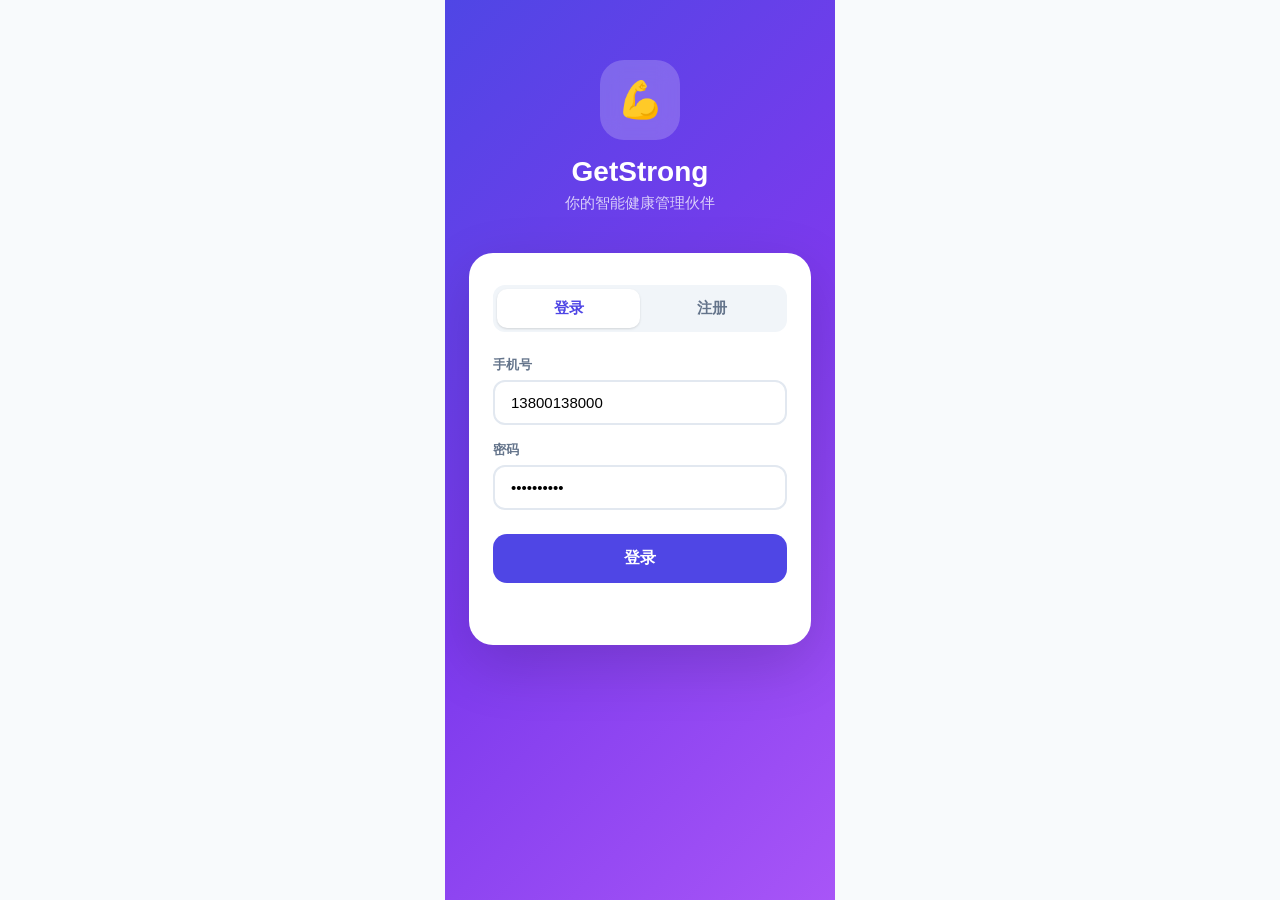
==== backend/static/index.html @ b4306978 "feat: 添加 Web 演示界面，支持浏览器直接预览 - 新增 static/index.html 完整的移动端风格 Web UI - 包含登录/注册、首页仪表盘、饮食记录、运动、睡眠、个人中心等全" ====
<!DOCTYPE html>
<html lang="zh-CN">
<head>
<meta charset="UTF-8">
<meta name="viewport" content="width=device-width, initial-scale=1.0, maximum-scale=1.0, user-scalable=no">
<title>GetStrong - 智能健康管理</title>
<style>
/* ========== Reset & Variables ========== */
* { margin: 0; padding: 0; box-sizing: border-box; }
:root {
  --primary: #4F46E5;
  --primary-light: #818CF8;
  --primary-bg: #EEF2FF;
  --success: #10B981;
  --warning: #F59E0B;
  --danger: #EF4444;
  --bg: #F8FAFC;
  --card: #FFFFFF;
  --text: #1E293B;
  --text-secondary: #64748B;
  --border: #E2E8F0;
  --shadow: 0 1px 3px rgba(0,0,0,0.08), 0 1px 2px rgba(0,0,0,0.06);
  --shadow-lg: 0 10px 25px rgba(0,0,0,0.1);
  --radius: 16px;
  --radius-sm: 10px;
}

body {
  font-family: -apple-system, BlinkMacSystemFont, "Segoe UI", "PingFang SC", "Noto Sans SC", sans-serif;
  background: var(--bg);
  color: var(--text);
  min-height: 100vh;
  display: flex;
  justify-content: center;
  -webkit-font-smoothing: antialiased;
}

/* ========== Phone Frame ========== */
.phone-frame {
  width: 390px;
  min-height: 100vh;
  background: var(--bg);
  position: relative;
  overflow-x: hidden;
}

/* ========== Pages ========== */
.page { display: none; min-height: 100vh; padding-bottom: 80px; }
.page.active { display: block; }

/* ========== Auth Page ========== */
.auth-page {
  display: none;
  min-height: 100vh;
  background: linear-gradient(135deg, #4F46E5 0%, #7C3AED 50%, #A855F7 100%);
  padding: 60px 24px 40px;
  flex-direction: column;
  align-items: center;
}
.auth-page.active { display: flex; }

.auth-logo {
  width: 80px; height: 80px; background: rgba(255,255,255,0.2);
  border-radius: 24px; display: flex; align-items: center; justify-content: center;
  font-size: 36px; margin-bottom: 16px; backdrop-filter: blur(10px);
}
.auth-title { color: #fff; font-size: 28px; font-weight: 700; margin-bottom: 6px; }
.auth-subtitle { color: rgba(255,255,255,0.75); font-size: 15px; margin-bottom: 40px; }

.auth-card {
  width: 100%; background: #fff; border-radius: 24px; padding: 32px 24px;
  box-shadow: 0 20px 60px rgba(0,0,0,0.15);
}
.auth-tabs { display: flex; margin-bottom: 24px; background: #F1F5F9; border-radius: 12px; padding: 4px; }
.auth-tab {
  flex: 1; padding: 10px; text-align: center; border-radius: 10px; font-size: 15px;
  font-weight: 600; cursor: pointer; transition: all 0.2s; color: var(--text-secondary);
}
.auth-tab.active { background: #fff; color: var(--primary); box-shadow: var(--shadow); }

.input-group { margin-bottom: 16px; }
.input-group label { display: block; font-size: 13px; font-weight: 600; color: var(--text-secondary); margin-bottom: 6px; }
.input-group input {
  width: 100%; padding: 12px 16px; border: 2px solid var(--border); border-radius: 12px;
  font-size: 15px; outline: none; transition: border-color 0.2s;
}
.input-group input:focus { border-color: var(--primary); }

.btn-primary {
  width: 100%; padding: 14px; background: var(--primary); color: #fff; border: none;
  border-radius: 14px; font-size: 16px; font-weight: 600; cursor: pointer;
  transition: transform 0.1s, opacity 0.2s; margin-top: 8px;
}
.btn-primary:active { transform: scale(0.98); opacity: 0.9; }

.auth-error { color: var(--danger); font-size: 13px; margin-top: 12px; text-align: center; min-height: 18px; }

/* ========== Header ========== */
.header {
  padding: 16px 20px 12px; background: var(--card);
  border-bottom: 1px solid var(--border); position: sticky; top: 0; z-index: 10;
}
.header-top { display: flex; justify-content: space-between; align-items: center; margin-bottom: 2px; }
.header-greeting { font-size: 22px; font-weight: 700; }
.header-date { font-size: 13px; color: var(--text-secondary); }
.header-avatar {
  width: 40px; height: 40px; background: var(--primary-bg); border-radius: 50%;
  display: flex; align-items: center; justify-content: center; font-size: 18px; cursor: pointer;
}

/* ========== Stats Cards ========== */
.stats-grid { display: grid; grid-template-columns: 1fr 1fr; gap: 12px; padding: 16px 20px; }
.stat-card {
  background: var(--card); border-radius: var(--radius); padding: 16px; box-shadow: var(--shadow);
}
.stat-card.wide { grid-column: span 2; }
.stat-icon { font-size: 24px; margin-bottom: 8px; }
.stat-label { font-size: 12px; color: var(--text-secondary); font-weight: 500; }
.stat-value { font-size: 24px; font-weight: 700; margin: 2px 0; }
.stat-unit { font-size: 13px; color: var(--text-secondary); font-weight: 400; }
.stat-sub { font-size: 12px; color: var(--text-secondary); }

/* Calorie ring */
.calorie-card { display: flex; align-items: center; gap: 20px; }
.calorie-ring { position: relative; width: 90px; height: 90px; flex-shrink: 0; }
.calorie-ring svg { transform: rotate(-90deg); }
.calorie-ring-text {
  position: absolute; top: 50%; left: 50%; transform: translate(-50%, -50%);
  text-align: center;
}
.calorie-ring-text .number { font-size: 20px; font-weight: 700; display: block; }
.calorie-ring-text .label { font-size: 10px; color: var(--text-secondary); }
.calorie-details { flex: 1; }
.calorie-row { display: flex; justify-content: space-between; padding: 4px 0; font-size: 13px; }
.calorie-row .val { font-weight: 600; }

/* Macro bar */
.macro-bar { display: flex; gap: 8px; margin-top: 10px; }
.macro-item { flex: 1; text-align: center; }
.macro-item .bar-bg { height: 6px; background: #E2E8F0; border-radius: 3px; overflow: hidden; margin: 6px 0; }
.macro-item .bar-fill { height: 100%; border-radius: 3px; transition: width 0.5s ease; }
.macro-item .bar-fill.protein { background: #3B82F6; }
.macro-item .bar-fill.fat { background: #F59E0B; }
.macro-item .bar-fill.carbs { background: #10B981; }
.macro-item .name { font-size: 11px; color: var(--text-secondary); }
.macro-item .val { font-size: 13px; font-weight: 600; }

/* ========== Section ========== */
.section { padding: 0 20px 16px; }
.section-header { display: flex; justify-content: space-between; align-items: center; margin-bottom: 12px; }
.section-title { font-size: 17px; font-weight: 700; }
.section-action { font-size: 13px; color: var(--primary); font-weight: 600; cursor: pointer; }

/* ========== Meal cards ========== */
.meal-card {
  background: var(--card); border-radius: var(--radius); padding: 14px 16px;
  box-shadow: var(--shadow); margin-bottom: 10px;
  display: flex; justify-content: space-between; align-items: center;
}
.meal-left { display: flex; align-items: center; gap: 12px; }
.meal-emoji { font-size: 28px; }
.meal-name { font-size: 15px; font-weight: 600; }
.meal-food { font-size: 12px; color: var(--text-secondary); margin-top: 2px; }
.meal-cal { font-size: 15px; font-weight: 700; color: var(--primary); }
.meal-cal span { font-size: 11px; font-weight: 400; color: var(--text-secondary); }

/* ========== Tab Bar ========== */
.tab-bar {
  position: fixed; bottom: 0; width: 390px; background: var(--card);
  border-top: 1px solid var(--border); display: flex; padding: 8px 0 20px; z-index: 20;
}
.tab-bar.hidden { display: none; }
.tab-item {
  flex: 1; display: flex; flex-direction: column; align-items: center; gap: 2px;
  cursor: pointer; font-size: 11px; color: var(--text-secondary); transition: color 0.2s;
  background: none; border: none; -webkit-tap-highlight-color: transparent;
}
.tab-item.active { color: var(--primary); }
.tab-item svg { width: 24px; height: 24px; }

/* ========== Add Fab ========== */
.fab {
  width: 52px; height: 52px; background: var(--primary); border-radius: 50%;
  display: flex; align-items: center; justify-content: center; margin-top: -20px;
  box-shadow: 0 4px 14px rgba(79,70,229,0.4); border: none; cursor: pointer;
}
.fab svg { width: 28px; height: 28px; color: #fff; }

/* ========== Modal ========== */
.modal-overlay {
  display: none; position: fixed; top: 0; left: 0; right: 0; bottom: 0;
  background: rgba(0,0,0,0.4); z-index: 100; justify-content: center; align-items: flex-end;
}
.modal-overlay.active { display: flex; }
.modal {
  background: var(--card); border-radius: 24px 24px 0 0; width: 390px;
  max-height: 85vh; overflow-y: auto; padding: 24px;
  animation: slideUp 0.3s ease;
}
@keyframes slideUp { from { transform: translateY(100%); } to { transform: translateY(0); } }
.modal-title { font-size: 18px; font-weight: 700; margin-bottom: 20px; text-align: center; }
.modal .input-group { margin-bottom: 14px; }

.meal-type-select { display: grid; grid-template-columns: repeat(4, 1fr); gap: 8px; margin-bottom: 16px; }
.meal-type-btn {
  padding: 10px 0; border: 2px solid var(--border); border-radius: 12px; background: none;
  font-size: 13px; cursor: pointer; text-align: center; transition: all 0.2s;
}
.meal-type-btn.active { border-color: var(--primary); background: var(--primary-bg); color: var(--primary); font-weight: 600; }

.nutrient-grid { display: grid; grid-template-columns: 1fr 1fr 1fr; gap: 10px; }

/* ========== Exercise Page ========== */
.exercise-card {
  background: var(--card); border-radius: var(--radius); padding: 16px;
  box-shadow: var(--shadow); margin-bottom: 10px;
}
.exercise-header { display: flex; align-items: center; gap: 10px; margin-bottom: 8px; }
.exercise-icon { font-size: 24px; }
.exercise-name { font-size: 15px; font-weight: 600; }
.exercise-meta { display: flex; gap: 16px; }
.exercise-meta span { font-size: 13px; color: var(--text-secondary); }
.exercise-meta strong { color: var(--text); }

/* ========== Profile Page ========== */
.profile-header {
  text-align: center; padding: 40px 20px 20px;
  background: linear-gradient(135deg, #4F46E5, #7C3AED); color: #fff;
}
.profile-avatar {
  width: 72px; height: 72px; border-radius: 50%; background: rgba(255,255,255,0.2);
  display: flex; align-items: center; justify-content: center; font-size: 32px;
  margin: 0 auto 12px; border: 3px solid rgba(255,255,255,0.3);
}
.profile-name { font-size: 20px; font-weight: 700; }
.profile-phone { font-size: 13px; opacity: 0.7; margin-top: 4px; }

.profile-stats {
  display: grid; grid-template-columns: repeat(3, 1fr); gap: 1px; background: var(--border);
  margin: 0 20px; border-radius: var(--radius); overflow: hidden; box-shadow: var(--shadow);
  transform: translateY(-20px);
}
.profile-stat {
  background: var(--card); padding: 16px 8px; text-align: center;
}
.profile-stat .val { font-size: 20px; font-weight: 700; color: var(--primary); }
.profile-stat .label { font-size: 11px; color: var(--text-secondary); margin-top: 4px; }

.profile-section { padding: 0 20px; margin-bottom: 16px; }
.profile-item {
  display: flex; justify-content: space-between; align-items: center;
  padding: 14px 16px; background: var(--card); border-radius: var(--radius-sm);
  margin-bottom: 8px; box-shadow: var(--shadow); cursor: pointer;
}
.profile-item .left { display: flex; align-items: center; gap: 12px; }
.profile-item .icon { font-size: 20px; }
.profile-item .text { font-size: 15px; }
.profile-item .arrow { color: var(--text-secondary); font-size: 18px; }

.btn-logout {
  width: calc(100% - 40px); margin: 20px; padding: 14px; background: #FEF2F2;
  color: var(--danger); border: none; border-radius: 14px; font-size: 15px;
  font-weight: 600; cursor: pointer;
}

/* ========== Sleep Page ========== */
.sleep-card {
  background: var(--card); border-radius: var(--radius); padding: 20px;
  box-shadow: var(--shadow); margin-bottom: 12px; text-align: center;
}
.sleep-duration { font-size: 48px; font-weight: 700; color: var(--primary); }
.sleep-duration span { font-size: 16px; color: var(--text-secondary); font-weight: 400; }
.sleep-quality { display: flex; justify-content: center; gap: 4px; margin-top: 8px; }
.sleep-star { font-size: 24px; cursor: pointer; }

/* ========== Empty State ========== */
.empty-state {
  text-align: center; padding: 40px 20px; color: var(--text-secondary);
}
.empty-state .icon { font-size: 48px; margin-bottom: 12px; }
.empty-state .text { font-size: 14px; }

/* ========== Toast ========== */
.toast {
  position: fixed; top: 60px; left: 50%; transform: translateX(-50%);
  background: #1E293B; color: #fff; padding: 12px 24px; border-radius: 12px;
  font-size: 14px; z-index: 200; opacity: 0; transition: opacity 0.3s;
  pointer-events: none;
}
.toast.show { opacity: 1; }

/* ========== Body Metric ========== */
.metric-input-row {
  display: flex; gap: 10px; margin-bottom: 12px;
}
.metric-input-row input { flex: 1; }
.metric-input-row .btn-sm {
  padding: 12px 20px; background: var(--primary); color: #fff; border: none;
  border-radius: 12px; font-size: 14px; font-weight: 600; cursor: pointer; white-space: nowrap;
}
</style>
</head>
<body>

<div class="phone-frame">
  <!-- ===== Auth Page ===== -->
  <div id="authPage" class="auth-page active">
    <div class="auth-logo">💪</div>
    <div class="auth-title">GetStrong</div>
    <div class="auth-subtitle">你的智能健康管理伙伴</div>
    <div class="auth-card">
      <div class="auth-tabs">
        <div class="auth-tab active" onclick="switchAuthTab('login')">登录</div>
        <div class="auth-tab" onclick="switchAuthTab('register')">注册</div>
      </div>
      <div id="loginForm">
        <div class="input-group">
          <label>手机号</label>
          <input type="tel" id="loginPhone" placeholder="请输入手机号" maxlength="11" value="13800138000">
        </div>
        <div class="input-group">
          <label>密码</label>
          <input type="password" id="loginPassword" placeholder="请输入密码" value="test123456">
        </div>
        <button class="btn-primary" onclick="doLogin()">登录</button>
      </div>
      <div id="registerForm" style="display:none;">
        <div class="input-group">
          <label>手机号</label>
          <input type="tel" id="regPhone" placeholder="请输入手机号" maxlength="11">
        </div>
        <div class="input-group">
          <label>昵称</label>
          <input type="text" id="regNickname" placeholder="给自己取个名字">
        </div>
        <div class="input-group">
          <label>密码</label>
          <input type="password" id="regPassword" placeholder="至少6位密码">
        </div>
        <button class="btn-primary" onclick="doRegister()">注册</button>
      </div>
      <div class="auth-error" id="authError"></div>
    </div>
  </div>

  <!-- ===== Home Page ===== -->
  <div id="homePage" class="page">
    <div class="header">
      <div class="header-top">
        <div>
          <div class="header-greeting" id="greeting">早上好，</div>
          <div class="header-date" id="todayDate"></div>
        </div>
        <div class="header-avatar" onclick="switchPage('profile')">👤</div>
      </div>
    </div>

    <!-- Calorie overview -->
    <div class="stats-grid">
      <div class="stat-card wide">
        <div class="calorie-card">
          <div class="calorie-ring">
            <svg width="90" height="90" viewBox="0 0 90 90">
              <circle cx="45" cy="45" r="38" fill="none" stroke="#E2E8F0" stroke-width="8"/>
              <circle id="calorieArc" cx="45" cy="45" r="38" fill="none" stroke="var(--primary)" stroke-width="8" stroke-linecap="round" stroke-dasharray="239" stroke-dashoffset="239"/>
            </svg>
            <div class="calorie-ring-text">
              <span class="number" id="calConsumed">0</span>
              <span class="label">已摄入</span>
            </div>
          </div>
          <div class="calorie-details">
            <div class="calorie-row"><span>目标</span><span class="val" id="calTarget">2000 kcal</span></div>
            <div class="calorie-row"><span>已摄入</span><span class="val" id="calEaten">0 kcal</span></div>
            <div class="calorie-row"><span>剩余</span><span class="val" id="calRemain">2000 kcal</span></div>
            <div class="macro-bar">
              <div class="macro-item">
                <div class="name">蛋白质</div>
                <div class="bar-bg"><div class="bar-fill protein" id="proteinBar" style="width:0%"></div></div>
                <div class="val" id="proteinVal">0g</div>
              </div>
              <div class="macro-item">
                <div class="name">脂肪</div>
                <div class="bar-bg"><div class="bar-fill fat" id="fatBar" style="width:0%"></div></div>
                <div class="val" id="fatVal">0g</div>
              </div>
              <div class="macro-item">
                <div class="name">碳水</div>
                <div class="bar-bg"><div class="bar-fill carbs" id="carbsBar" style="width:0%"></div></div>
                <div class="val" id="carbsVal">0g</div>
              </div>
            </div>
          </div>
        </div>
      </div>

      <div class="stat-card" onclick="switchPage('exercise')">
        <div class="stat-icon">🏃</div>
        <div class="stat-label">今日运动</div>
        <div class="stat-value" id="exerciseMin">0<span class="stat-unit"> 分钟</span></div>
        <div class="stat-sub" id="exerciseCal">消耗 0 kcal</div>
      </div>
      <div class="stat-card" onclick="switchPage('sleep')">
        <div class="stat-icon">😴</div>
        <div class="stat-label">昨晚睡眠</div>
        <div class="stat-value" id="sleepHours">--<span class="stat-unit"> 小时</span></div>
        <div class="stat-sub" id="sleepQuality">暂无记录</div>
      </div>
    </div>

    <!-- Today meals -->
    <div class="section">
      <div class="section-header">
        <div class="section-title">今日饮食</div>
        <div class="section-action" onclick="openAddMeal()">+ 添加</div>
      </div>
      <div id="mealList">
        <div class="empty-state"><div class="icon">🍽️</div><div class="text">今天还没有饮食记录<br>点击 + 开始记录</div></div>
      </div>
    </div>

    <!-- Body metric -->
    <div class="section">
      <div class="section-header">
        <div class="section-title">体重记录</div>
      </div>
      <div class="stat-card">
        <div class="metric-input-row">
          <input type="number" id="weightInput" placeholder="输入今日体重 (kg)" step="0.1">
          <button class="btn-sm" onclick="recordWeight()">记录</button>
        </div>
        <div class="stat-sub" id="weightStatus">记录每日体重，跟踪变化趋势</div>
      </div>
    </div>
  </div>

  <!-- ===== Exercise Page ===== -->
  <div id="exercisePage" class="page">
    <div class="header">
      <div class="header-top">
        <div class="header-greeting">运动记录</div>
        <div class="section-action" onclick="openAddExercise()">+ 添加</div>
      </div>
    </div>
    <div class="section" style="padding-top:16px;">
      <div id="exerciseList">
        <div class="empty-state"><div class="icon">🏋️</div><div class="text">今天还没有运动记录<br>开始你的第一个训练吧！</div></div>
      </div>
    </div>
  </div>

  <!-- ===== Sleep Page ===== -->
  <div id="sleepPage" class="page">
    <div class="header">
      <div class="header-top"><div class="header-greeting">睡眠记录</div></div>
    </div>
    <div class="section" style="padding-top:16px;">
      <div class="sleep-card">
        <div style="font-size:14px;color:var(--text-secondary);margin-bottom:12px;">记录昨晚睡眠</div>
        <div style="display:flex;gap:10px;margin-bottom:12px;">
          <div class="input-group" style="flex:1;margin:0;">
            <label>入睡时间</label>
            <input type="time" id="sleepStart" value="23:00">
          </div>
          <div class="input-group" style="flex:1;margin:0;">
            <label>起床时间</label>
            <input type="time" id="sleepEnd" value="07:00">
          </div>
        </div>
        <div style="margin-bottom:12px;">
          <label style="font-size:13px;font-weight:600;color:var(--text-secondary);">睡眠质量</label>
          <div class="sleep-quality" id="sleepStars">
            <span class="sleep-star" onclick="setSleepQuality(1)">⭐</span>
            <span class="sleep-star" onclick="setSleepQuality(2)">⭐</span>
            <span class="sleep-star" onclick="setSleepQuality(3)">⭐</span>
            <span class="sleep-star" onclick="setSleepQuality(4)">☆</span>
            <span class="sleep-star" onclick="setSleepQuality(5)">☆</span>
          </div>
        </div>
        <button class="btn-primary" onclick="recordSleep()">保存记录</button>
      </div>
      <div id="sleepHistory"></div>
    </div>
  </div>

  <!-- ===== Profile Page ===== -->
  <div id="profilePage" class="page" style="padding-bottom:100px;">
    <div class="profile-header">
      <div class="profile-avatar">💪</div>
      <div class="profile-name" id="profileName">--</div>
      <div class="profile-phone" id="profilePhone">--</div>
    </div>
    <div class="profile-stats">
      <div class="profile-stat">
        <div class="val" id="pHeight">--</div>
        <div class="label">身高(cm)</div>
      </div>
      <div class="profile-stat">
        <div class="val" id="pWeight">--</div>
        <div class="label">体重(kg)</div>
      </div>
      <div class="profile-stat">
        <div class="val" id="pGoal">--</div>
        <div class="label">目标</div>
      </div>
    </div>
    <div class="profile-section">
      <div class="section-title" style="margin-bottom:12px;">个人设置</div>
      <div class="profile-item" onclick="openEditProfile()">
        <div class="left"><span class="icon">📏</span><span class="text">编辑身体数据</span></div>
        <span class="arrow">›</span>
      </div>
      <div class="profile-item">
        <div class="left"><span class="icon">🎯</span><span class="text">每日卡路里目标</span></div>
        <span class="arrow" id="pCalTarget">2000 kcal ›</span>
      </div>
      <div class="profile-item">
        <div class="left"><span class="icon">🤖</span><span class="text">AI 服务偏好</span></div>
        <span class="arrow">Kimi ›</span>
      </div>
    </div>
    <button class="btn-logout" onclick="doLogout()">退出登录</button>
  </div>

  <!-- ===== Tab Bar ===== -->
  <div class="tab-bar" id="tabBar">
    <button class="tab-item active" onclick="switchPage('home')">
      <svg viewBox="0 0 24 24" fill="none" stroke="currentColor" stroke-width="2"><path d="M3 9l9-7 9 7v11a2 2 0 01-2 2H5a2 2 0 01-2-2z"/></svg>
      <span>首页</span>
    </button>
    <button class="tab-item" onclick="switchPage('exercise')">
      <svg viewBox="0 0 24 24" fill="none" stroke="currentColor" stroke-width="2"><circle cx="12" cy="12" r="10"/><path d="M8 12l3 3 5-5"/></svg>
      <span>运动</span>
    </button>
    <button class="tab-item" onclick="openAddMeal()">
      <div class="fab">
        <svg viewBox="0 0 24 24" fill="none" stroke="currentColor" stroke-width="2.5"><path d="M12 5v14M5 12h14"/></svg>
      </div>
    </button>
    <button class="tab-item" onclick="switchPage('sleep')">
      <svg viewBox="0 0 24 24" fill="none" stroke="currentColor" stroke-width="2"><path d="M21 12.79A9 9 0 1111.21 3 7 7 0 0021 12.79z"/></svg>
      <span>睡眠</span>
    </button>
    <button class="tab-item" onclick="switchPage('profile')">
      <svg viewBox="0 0 24 24" fill="none" stroke="currentColor" stroke-width="2"><path d="M20 21v-2a4 4 0 00-4-4H8a4 4 0 00-4 4v2"/><circle cx="12" cy="7" r="4"/></svg>
      <span>我的</span>
    </button>
  </div>

  <!-- ===== Add Meal Modal ===== -->
  <div class="modal-overlay" id="mealModal">
    <div class="modal">
      <div class="modal-title">添加饮食记录</div>
      <div class="meal-type-select">
        <button class="meal-type-btn active" data-type="breakfast" onclick="selectMealType(this)">🌅 早餐</button>
        <button class="meal-type-btn" data-type="lunch" onclick="selectMealType(this)">☀️ 午餐</button>
        <button class="meal-type-btn" data-type="dinner" onclick="selectMealType(this)">🌙 晚餐</button>
        <button class="meal-type-btn" data-type="snack" onclick="selectMealType(this)">🍪 加餐</button>
      </div>
      <div class="input-group">
        <label>食物名称</label>
        <input type="text" id="foodName" placeholder="例如：鸡胸肉沙拉">
      </div>
      <div class="input-group">
        <label>热量 (kcal)</label>
        <input type="number" id="foodCalories" placeholder="0">
      </div>
      <div class="nutrient-grid">
        <div class="input-group">
          <label>蛋白质(g)</label>
          <input type="number" id="foodProtein" placeholder="0" step="0.1">
        </div>
        <div class="input-group">
          <label>脂肪(g)</label>
          <input type="number" id="foodFat" placeholder="0" step="0.1">
        </div>
        <div class="input-group">
          <label>碳水(g)</label>
          <input type="number" id="foodCarbs" placeholder="0" step="0.1">
        </div>
      </div>
      <button class="btn-primary" onclick="saveMeal()">保存</button>
      <button class="btn-primary" onclick="closeMealModal()" style="background:#F1F5F9;color:var(--text);margin-top:8px;">取消</button>
    </div>
  </div>

  <!-- ===== Add Exercise Modal ===== -->
  <div class="modal-overlay" id="exerciseModal">
    <div class="modal">
      <div class="modal-title">添加运动记录</div>
      <div class="input-group">
        <label>运动名称</label>
        <input type="text" id="exName" placeholder="例如：跑步、力量训练">
      </div>
      <div class="nutrient-grid">
        <div class="input-group">
          <label>时长(分钟)</label>
          <input type="number" id="exDuration" placeholder="30">
        </div>
        <div class="input-group">
          <label>消耗(kcal)</label>
          <input type="number" id="exCalories" placeholder="200">
        </div>
        <div class="input-group">
          <label>组数</label>
          <input type="number" id="exSets" placeholder="0">
        </div>
      </div>
      <button class="btn-primary" onclick="saveExercise()">保存</button>
      <button class="btn-primary" onclick="closeExerciseModal()" style="background:#F1F5F9;color:var(--text);margin-top:8px;">取消</button>
    </div>
  </div>

  <!-- ===== Edit Profile Modal ===== -->
  <div class="modal-overlay" id="profileModal">
    <div class="modal">
      <div class="modal-title">编辑身体数据</div>
      <div class="nutrient-grid">
        <div class="input-group">
          <label>身高(cm)</label>
          <input type="number" id="editHeight" placeholder="175" step="0.1">
        </div>
        <div class="input-group">
          <label>体重(kg)</label>
          <input type="number" id="editWeight" placeholder="70" step="0.1">
        </div>
        <div class="input-group">
          <label>目标(kg)</label>
          <input type="number" id="editTarget" placeholder="65" step="0.1">
        </div>
      </div>
      <div class="input-group">
        <label>健身目标</label>
        <div class="meal-type-select">
          <button class="meal-type-btn active" data-goal="lose_weight" onclick="selectGoal(this)">减脂</button>
          <button class="meal-type-btn" data-goal="build_muscle" onclick="selectGoal(this)">增肌</button>
          <button class="meal-type-btn" data-goal="maintain" onclick="selectGoal(this)">保持</button>
          <button class="meal-type-btn" data-goal="improve_health" onclick="selectGoal(this)">健康</button>
        </div>
      </div>
      <button class="btn-primary" onclick="saveProfile()">保存</button>
      <button class="btn-primary" onclick="closeProfileModal()" style="background:#F1F5F9;color:var(--text);margin-top:8px;">取消</button>
    </div>
  </div>

  <!-- Toast -->
  <div class="toast" id="toast"></div>
</div>

<script>
const API = '/api/v1';
let token = localStorage.getItem('gs_token') || '';
let currentUser = null;
let selectedMealType = 'breakfast';
let selectedGoal = 'lose_weight';
let sleepQualityVal = 3;

// ===== Utility =====
function headers() {
  return { 'Content-Type': 'application/json', 'Authorization': `Bearer ${token}` };
}

async function api(method, path, body) {
  const opts = { method, headers: headers() };
  if (body) opts.body = JSON.stringify(body);
  const res = await fetch(API + path, opts);
  const data = await res.json();
  if (!res.ok) throw new Error(data.detail || '请求失败');
  return data;
}

function toast(msg) {
  const el = document.getElementById('toast');
  el.textContent = msg;
  el.classList.add('show');
  setTimeout(() => el.classList.remove('show'), 2000);
}

function today() {
  return new Date().toISOString().slice(0, 10);
}

// ===== Auth =====
function switchAuthTab(tab) {
  document.querySelectorAll('.auth-tab').forEach((t, i) => {
    t.classList.toggle('active', (tab === 'login' ? i === 0 : i === 1));
  });
  document.getElementById('loginForm').style.display = tab === 'login' ? 'block' : 'none';
  document.getElementById('registerForm').style.display = tab === 'register' ? 'block' : 'none';
  document.getElementById('authError').textContent = '';
}

async function doLogin() {
  try {
    const data = await api('POST', '/auth/login', {
      phone: document.getElementById('loginPhone').value,
      password: document.getElementById('loginPassword').value,
    });
    token = data.data.access_token;
    localStorage.setItem('gs_token', token);
    enterApp();
  } catch (e) {
    document.getElementById('authError').textContent = e.message;
  }
}

async function doRegister() {
  try {
    const data = await api('POST', '/auth/register', {
      phone: document.getElementById('regPhone').value,
      nickname: document.getElementById('regNickname').value,
      password: document.getElementById('regPassword').value,
    });
    token = data.data.access_token;
    localStorage.setItem('gs_token', token);
    enterApp();
  } catch (e) {
    document.getElementById('authError').textContent = e.message;
  }
}

function doLogout() {
  token = '';
  currentUser = null;
  localStorage.removeItem('gs_token');
  document.getElementById('authPage').classList.add('active');
  document.querySelectorAll('.page').forEach(p => p.classList.remove('active'));
  document.getElementById('tabBar').classList.add('hidden');
}

// ===== Navigation =====
function switchPage(name) {
  document.querySelectorAll('.page').forEach(p => p.classList.remove('active'));
  document.getElementById(name + 'Page').classList.add('active');
  document.querySelectorAll('.tab-item').forEach((t, i) => {
    const pages = ['home', 'exercise', null, 'sleep', 'profile'];
    t.classList.toggle('active', pages[i] === name);
  });
  if (name === 'profile') loadProfile();
}

// ===== Enter App =====
async function enterApp() {
  document.getElementById('authPage').classList.remove('active');
  document.getElementById('homePage').classList.add('active');
  document.getElementById('tabBar').classList.remove('hidden');

  // Set greeting
  const hour = new Date().getHours();
  const greet = hour < 12 ? '早上好' : hour < 18 ? '下午好' : '晚上好';

  try {
    const me = await api('GET', '/users/me');
    currentUser = me.data;
    document.getElementById('greeting').textContent = greet + '，' + (currentUser.nickname || '用户');
  } catch {
    document.getElementById('greeting').textContent = greet + '！';
  }

  const d = new Date();
  const weekdays = ['日', '一', '二', '三', '四', '五', '六'];
  document.getElementById('todayDate').textContent =
    `${d.getFullYear()}年${d.getMonth()+1}月${d.getDate()}日 星期${weekdays[d.getDay()]}`;

  loadDashboard();
}

// ===== Dashboard =====
async function loadDashboard() {
  try {
    const stats = await api('GET', `/stats/daily?date=${today()}`);
    const s = stats.data;
    const target = s.calorie_target || 2000;
    const consumed = Math.round(s.calories_consumed || 0);
    const remain = Math.max(0, target - consumed);
    const pct = Math.min(consumed / target, 1);

    document.getElementById('calConsumed').textContent = consumed;
    document.getElementById('calTarget').textContent = target + ' kcal';
    document.getElementById('calEaten').textContent = consumed + ' kcal';
    document.getElementById('calRemain').textContent = remain + ' kcal';

    // Animate ring
    const arc = document.getElementById('calorieArc');
    const circumference = 2 * Math.PI * 38;
    arc.style.strokeDasharray = circumference;
    arc.style.strokeDashoffset = circumference * (1 - pct);
    if (pct > 0.9) arc.style.stroke = 'var(--danger)';
    else if (pct > 0.7) arc.style.stroke = 'var(--warning)';
    else arc.style.stroke = 'var(--primary)';

    // Macros
    const proteinTarget = 120, fatTarget = 60, carbsTarget = 250;
    document.getElementById('proteinVal').textContent = Math.round(s.protein_g || 0) + 'g';
    document.getElementById('fatVal').textContent = Math.round(s.fat_g || 0) + 'g';
    document.getElementById('carbsVal').textContent = Math.round(s.carbs_g || 0) + 'g';
    document.getElementById('proteinBar').style.width = Math.min(100, (s.protein_g||0)/proteinTarget*100) + '%';
    document.getElementById('fatBar').style.width = Math.min(100, (s.fat_g||0)/fatTarget*100) + '%';
    document.getElementById('carbsBar').style.width = Math.min(100, (s.carbs_g||0)/carbsTarget*100) + '%';

    // Exercise
    document.getElementById('exerciseMin').innerHTML = (s.exercise_minutes || 0) + '<span class="stat-unit"> 分钟</span>';
    document.getElementById('exerciseCal').textContent = '消耗 ' + Math.round(s.calories_burned || 0) + ' kcal';

    // Sleep
    if (s.sleep_duration_minutes) {
      const h = Math.floor(s.sleep_duration_minutes / 60);
      const m = s.sleep_duration_minutes % 60;
      document.getElementById('sleepHours').innerHTML = h + (m > 0 ? '.' + Math.round(m/6) : '') + '<span class="stat-unit"> 小时</span>';
      document.getElementById('sleepQuality').textContent = '质量: ' + '⭐'.repeat(s.sleep_quality || 3);
    }

  } catch (e) {
    console.error('Stats error:', e);
  }

  loadMeals();
}

// ===== Meals =====
async function loadMeals() {
  try {
    const res = await api('GET', `/diet/daily-summary?record_date=${today()}`);
    const d = res.data;
    const mealList = document.getElementById('mealList');

    const emojis = { breakfast: '🌅', lunch: '☀️', dinner: '🌙', snack: '🍪' };
    const names = { breakfast: '早餐', lunch: '午餐', dinner: '晚餐', snack: '加餐' };

    if (d.meal_count === 0) {
      mealList.innerHTML = '<div class="empty-state"><div class="icon">🍽️</div><div class="text">今天还没有饮食记录<br>点击 + 开始记录</div></div>';
      return;
    }

    let html = '';
    for (const [type, foods] of Object.entries(d.meals)) {
      for (const f of foods) {
        html += `
          <div class="meal-card">
            <div class="meal-left">
              <div class="meal-emoji">${emojis[type] || '🍽️'}</div>
              <div>
                <div class="meal-name">${names[type] || type}</div>
                <div class="meal-food">${f.food_name}</div>
              </div>
            </div>
            <div class="meal-cal">${Math.round(f.calories)} <span>kcal</span></div>
          </div>`;
      }
    }
    mealList.innerHTML = html;
  } catch (e) {
    console.error('Meals error:', e);
  }
}

// ===== Add Meal =====
function openAddMeal() {
  document.getElementById('mealModal').classList.add('active');
  document.getElementById('foodName').value = '';
  document.getElementById('foodCalories').value = '';
  document.getElementById('foodProtein').value = '';
  document.getElementById('foodFat').value = '';
  document.getElementById('foodCarbs').value = '';
}
function closeMealModal() { document.getElementById('mealModal').classList.remove('active'); }

function selectMealType(el) {
  document.querySelectorAll('#mealModal .meal-type-btn').forEach(b => b.classList.remove('active'));
  el.classList.add('active');
  selectedMealType = el.dataset.type;
}

async function saveMeal() {
  const name = document.getElementById('foodName').value.trim();
  const cal = parseFloat(document.getElementById('foodCalories').value) || 0;
  if (!name) { toast('请输入食物名称'); return; }

  try {
    await api('POST', '/diet/records', {
      record_date: today(),
      meal_type: selectedMealType,
      food_name: name,
      calories: cal,
      protein_g: parseFloat(document.getElementById('foodProtein').value) || 0,
      fat_g: parseFloat(document.getElementById('foodFat').value) || 0,
      carbs_g: parseFloat(document.getElementById('foodCarbs').value) || 0,
    });
    closeMealModal();
    toast('记录已保存 ✓');
    loadDashboard();
  } catch (e) {
    toast('保存失败: ' + e.message);
  }
}

// ===== Exercise =====
function openAddExercise() { document.getElementById('exerciseModal').classList.add('active'); }
function closeExerciseModal() { document.getElementById('exerciseModal').classList.remove('active'); }

async function saveExercise() {
  const name = document.getElementById('exName').value.trim();
  if (!name) { toast('请输入运动名称'); return; }
  try {
    await api('POST', '/exercise/records', {
      record_date: today(),
      exercise_type: 'cardio',
      exercise_name: name,
      duration_minutes: parseInt(document.getElementById('exDuration').value) || 30,
      calories_burned: parseFloat(document.getElementById('exCalories').value) || 0,
      sets: parseInt(document.getElementById('exSets').value) || 0,
    });
    closeExerciseModal();
    toast('运动记录已保存 ✓');
    loadExercises();
    loadDashboard();
  } catch (e) {
    toast('保存失败: ' + e.message);
  }
}

async function loadExercises() {
  try {
    const res = await api('GET', `/exercise/records?record_date=${today()}`);
    const list = res.data || [];
    const el = document.getElementById('exerciseList');
    if (list.length === 0) {
      el.innerHTML = '<div class="empty-state"><div class="icon">🏋️</div><div class="text">今天还没有运动记录<br>开始你的第一个训练吧！</div></div>';
      return;
    }
    el.innerHTML = list.map(e => `
      <div class="exercise-card">
        <div class="exercise-header">
          <span class="exercise-icon">${e.exercise_type === 'cardio' ? '🏃' : '🏋️'}</span>
          <span class="exercise-name">${e.exercise_name}</span>
        </div>
        <div class="exercise-meta">
          <span>⏱ <strong>${e.duration_minutes || 0}</strong> 分钟</span>
          <span>🔥 <strong>${Math.round(e.calories_burned || 0)}</strong> kcal</span>
          ${e.sets ? `<span>💪 <strong>${e.sets}</strong> 组</span>` : ''}
        </div>
      </div>
    `).join('');
  } catch (e) {
    console.error('Exercise error:', e);
  }
}

// ===== Sleep =====
function setSleepQuality(val) {
  sleepQualityVal = val;
  const stars = document.querySelectorAll('#sleepStars .sleep-star');
  stars.forEach((s, i) => s.textContent = i < val ? '⭐' : '☆');
}

async function recordSleep() {
  const start = document.getElementById('sleepStart').value;
  const end = document.getElementById('sleepEnd').value;
  if (!start || !end) { toast('请选择时间'); return; }

  const [sh, sm] = start.split(':').map(Number);
  const [eh, em] = end.split(':').map(Number);
  let mins = (eh * 60 + em) - (sh * 60 + sm);
  if (mins < 0) mins += 24 * 60;

  try {
    await api('POST', '/sleep/records', {
      record_date: today(),
      sleep_start: `${today()}T${start}:00`,
      sleep_end: `${today()}T${end}:00`,
      duration_minutes: mins,
      quality: sleepQualityVal,
    });
    toast('睡眠记录已保存 ✓');
    loadDashboard();
  } catch (e) {
    toast('保存失败: ' + e.message);
  }
}

// ===== Weight =====
async function recordWeight() {
  const w = parseFloat(document.getElementById('weightInput').value);
  if (!w || w < 20 || w > 300) { toast('请输入合理体重'); return; }
  try {
    await api('POST', '/body-metrics', {
      record_date: today(),
      weight_kg: w,
    });
    document.getElementById('weightStatus').textContent = `已记录: ${w} kg`;
    document.getElementById('weightInput').value = '';
    toast('体重已记录 ✓');
  } catch (e) {
    toast('保存失败: ' + e.message);
  }
}

// ===== Profile =====
async function loadProfile() {
  try {
    const res = await api('GET', '/users/me');
    const u = res.data;
    currentUser = u;
    document.getElementById('profileName').textContent = u.nickname || '未设置昵称';
    document.getElementById('profilePhone').textContent = u.phone;
    document.getElementById('pHeight').textContent = u.height_cm || '--';
    document.getElementById('pWeight').textContent = u.current_weight_kg || '--';
    const goals = { lose_weight: '减脂', build_muscle: '增肌', maintain: '保持', improve_health: '健康' };
    document.getElementById('pGoal').textContent = goals[u.fitness_goal] || '--';
    document.getElementById('pCalTarget').textContent = (u.daily_calorie_target || 2000) + ' kcal ›';
  } catch (e) {
    console.error('Profile error:', e);
  }
}

function openEditProfile() {
  document.getElementById('profileModal').classList.add('active');
  if (currentUser) {
    document.getElementById('editHeight').value = currentUser.height_cm || '';
    document.getElementById('editWeight').value = currentUser.current_weight_kg || '';
    document.getElementById('editTarget').value = currentUser.target_weight_kg || '';
  }
}
function closeProfileModal() { document.getElementById('profileModal').classList.remove('active'); }

function selectGoal(el) {
  document.querySelectorAll('#profileModal .meal-type-btn').forEach(b => b.classList.remove('active'));
  el.classList.add('active');
  selectedGoal = el.dataset.goal;
}

async function saveProfile() {
  try {
    await api('PUT', '/users/me', {
      height_cm: parseFloat(document.getElementById('editHeight').value) || null,
      current_weight_kg: parseFloat(document.getElementById('editWeight').value) || null,
      target_weight_kg: parseFloat(document.getElementById('editTarget').value) || null,
      fitness_goal: selectedGoal,
    });
    closeProfileModal();
    toast('个人信息已更新 ✓');
    loadProfile();
  } catch (e) {
    toast('保存失败: ' + e.message);
  }
}

// ===== Init =====
document.getElementById('tabBar').classList.add('hidden');
if (token) {
  // Try auto-login with saved token
  api('GET', '/users/me').then(() => enterApp()).catch(() => {
    token = ''; localStorage.removeItem('gs_token');
  });
}
</script>
</body>
</html>
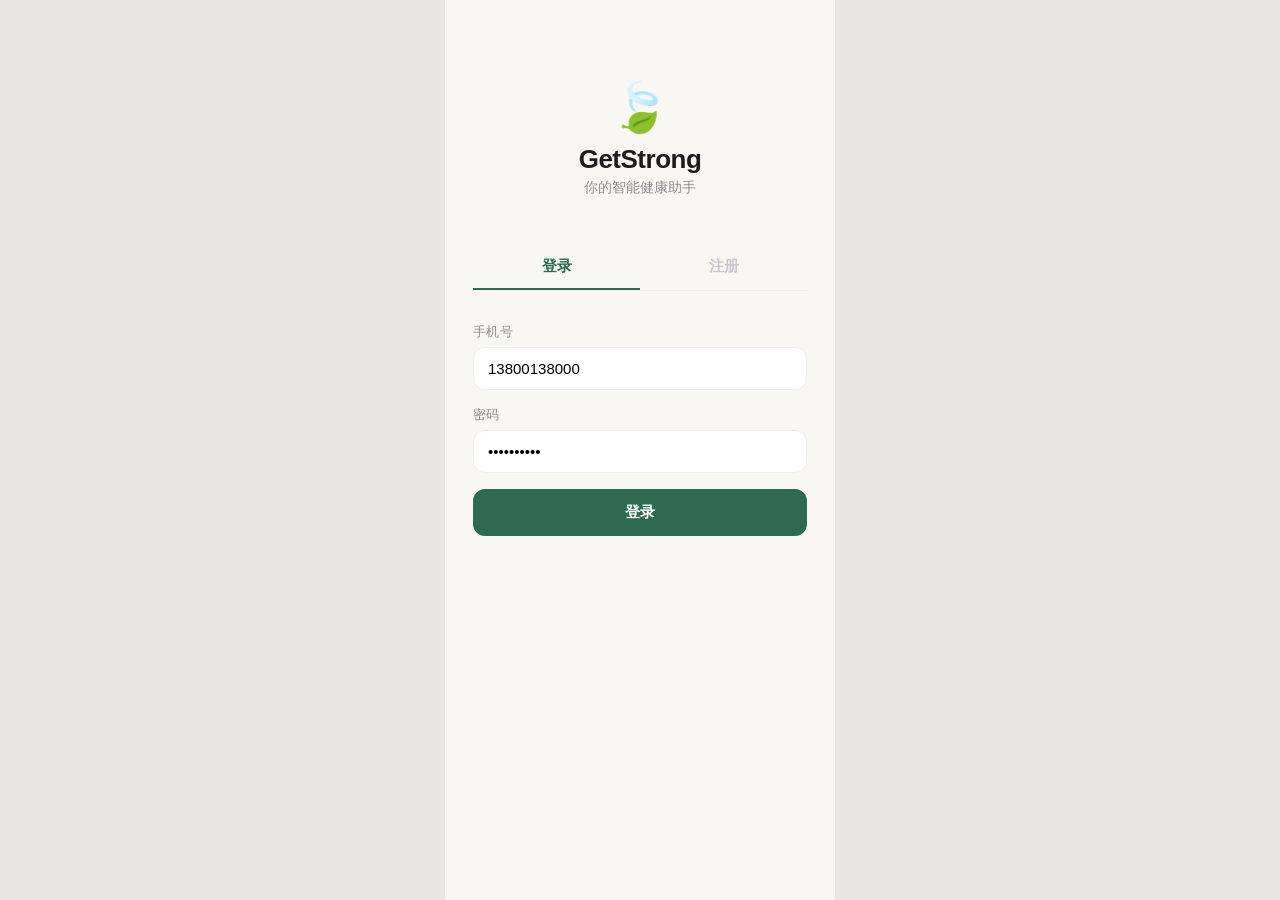
==== commit e1000d4d: "feat: 重新设计 Web UI，还原原始4Tab导航，新增AI拍照识别和对话功能 按照原始 Flutter App 设计，将 Web UI 从5Tab改回4Tab导航： - 首页：日期导航、每日概" ====
--- a/backend/static/index.html
+++ b/backend/static/index.html
@@ -3,31 +3,36 @@
 <head>
 <meta charset="UTF-8">
 <meta name="viewport" content="width=device-width, initial-scale=1.0, maximum-scale=1.0, user-scalable=no">
-<title>GetStrong - 智能健康管理</title>
+<title>GetStrong - 智能健康助手</title>
 <style>
 /* ========== Reset & Variables ========== */
-* { margin: 0; padding: 0; box-sizing: border-box; }
+* { margin: 0; padding: 0; box-sizing: border-box; -webkit-tap-highlight-color: transparent; }
 :root {
-  --primary: #4F46E5;
-  --primary-light: #818CF8;
-  --primary-bg: #EEF2FF;
-  --success: #10B981;
-  --warning: #F59E0B;
-  --danger: #EF4444;
-  --bg: #F8FAFC;
+  --primary: #2D6A4F;
+  --primary-light: #B7E4C7;
+  --primary-bg: #F0FAF4;
+  --accent: #D4956A;
+  --accent-bg: #FFF5ED;
+  --bg: #F8F7F4;
   --card: #FFFFFF;
-  --text: #1E293B;
-  --text-secondary: #64748B;
-  --border: #E2E8F0;
-  --shadow: 0 1px 3px rgba(0,0,0,0.08), 0 1px 2px rgba(0,0,0,0.06);
-  --shadow-lg: 0 10px 25px rgba(0,0,0,0.1);
+  --text: #1C1C1E;
+  --text-secondary: #8E8E93;
+  --text-tertiary: #C7C7CC;
+  --border: #F0EFEC;
+  --shadow: 0 1px 4px rgba(0,0,0,0.04);
+  --shadow-md: 0 4px 12px rgba(0,0,0,0.06);
   --radius: 16px;
-  --radius-sm: 10px;
+  --radius-sm: 12px;
+  --radius-xs: 8px;
+  --success: #34C759;
+  --warning: #FF9500;
+  --danger: #FF3B30;
+  --blue: #5B8FA8;
 }
 
 body {
-  font-family: -apple-system, BlinkMacSystemFont, "Segoe UI", "PingFang SC", "Noto Sans SC", sans-serif;
-  background: var(--bg);
+  font-family: -apple-system, BlinkMacSystemFont, "SF Pro Text", "PingFang SC", "Noto Sans SC", sans-serif;
+  background: #E8E6E1;
   color: var(--text);
   min-height: 100vh;
   display: flex;
@@ -37,11 +42,8 @@
 
 /* ========== Phone Frame ========== */
 .phone-frame {
-  width: 390px;
-  min-height: 100vh;
-  background: var(--bg);
-  position: relative;
-  overflow-x: hidden;
+  width: 390px; min-height: 100vh; background: var(--bg);
+  position: relative; overflow-x: hidden;
 }
 
 /* ========== Pages ========== */
@@ -50,294 +52,395 @@
 
 /* ========== Auth Page ========== */
 .auth-page {
-  display: none;
-  min-height: 100vh;
-  background: linear-gradient(135deg, #4F46E5 0%, #7C3AED 50%, #A855F7 100%);
-  padding: 60px 24px 40px;
-  flex-direction: column;
-  align-items: center;
+  display: none; min-height: 100vh; padding: 80px 28px 40px;
+  flex-direction: column; align-items: center;
+  background: var(--bg);
 }
 .auth-page.active { display: flex; }
-
-.auth-logo {
-  width: 80px; height: 80px; background: rgba(255,255,255,0.2);
-  border-radius: 24px; display: flex; align-items: center; justify-content: center;
-  font-size: 36px; margin-bottom: 16px; backdrop-filter: blur(10px);
-}
-.auth-title { color: #fff; font-size: 28px; font-weight: 700; margin-bottom: 6px; }
-.auth-subtitle { color: rgba(255,255,255,0.75); font-size: 15px; margin-bottom: 40px; }
-
-.auth-card {
-  width: 100%; background: #fff; border-radius: 24px; padding: 32px 24px;
-  box-shadow: 0 20px 60px rgba(0,0,0,0.15);
-}
-.auth-tabs { display: flex; margin-bottom: 24px; background: #F1F5F9; border-radius: 12px; padding: 4px; }
+.auth-logo { font-size: 48px; margin-bottom: 8px; }
+.auth-title { font-size: 26px; font-weight: 700; letter-spacing: -0.5px; margin-bottom: 4px; }
+.auth-subtitle { font-size: 14px; color: var(--text-secondary); margin-bottom: 48px; }
+.auth-card { width: 100%; }
+.auth-tabs {
+  display: flex; gap: 0; margin-bottom: 32px; border-bottom: 1px solid var(--border);
+}
 .auth-tab {
-  flex: 1; padding: 10px; text-align: center; border-radius: 10px; font-size: 15px;
-  font-weight: 600; cursor: pointer; transition: all 0.2s; color: var(--text-secondary);
-}
-.auth-tab.active { background: #fff; color: var(--primary); box-shadow: var(--shadow); }
-
+  flex: 1; padding: 12px 0; text-align: center; font-size: 15px; font-weight: 600;
+  color: var(--text-tertiary); cursor: pointer; border-bottom: 2px solid transparent;
+  transition: all 0.2s;
+}
+.auth-tab.active { color: var(--primary); border-bottom-color: var(--primary); }
 .input-group { margin-bottom: 16px; }
-.input-group label { display: block; font-size: 13px; font-weight: 600; color: var(--text-secondary); margin-bottom: 6px; }
-.input-group input {
-  width: 100%; padding: 12px 16px; border: 2px solid var(--border); border-radius: 12px;
-  font-size: 15px; outline: none; transition: border-color 0.2s;
-}
-.input-group input:focus { border-color: var(--primary); }
-
-.btn-primary {
-  width: 100%; padding: 14px; background: var(--primary); color: #fff; border: none;
-  border-radius: 14px; font-size: 16px; font-weight: 600; cursor: pointer;
-  transition: transform 0.1s, opacity 0.2s; margin-top: 8px;
-}
-.btn-primary:active { transform: scale(0.98); opacity: 0.9; }
-
+.input-group label {
+  display: block; font-size: 13px; font-weight: 500; color: var(--text-secondary);
+  margin-bottom: 6px; letter-spacing: 0.3px;
+}
+.input-group input, .input-group select, .input-group textarea {
+  width: 100%; padding: 12px 14px; border: 1.5px solid var(--border); border-radius: var(--radius-sm);
+  font-size: 15px; outline: none; transition: border-color 0.2s; background: var(--card);
+  font-family: inherit;
+}
+.input-group input:focus, .input-group select:focus { border-color: var(--primary); }
+.btn {
+  width: 100%; padding: 14px; border: none; border-radius: var(--radius-sm);
+  font-size: 15px; font-weight: 600; cursor: pointer; transition: opacity 0.15s;
+  font-family: inherit;
+}
+.btn:active { opacity: 0.85; }
+.btn-primary { background: var(--primary); color: #fff; }
+.btn-secondary { background: var(--border); color: var(--text); }
+.btn-accent { background: var(--accent); color: #fff; }
+.btn-outline { background: none; border: 1.5px solid var(--border); color: var(--text); }
+.btn-danger-light { background: #FFF0F0; color: var(--danger); }
+.btn-sm { padding: 10px 16px; font-size: 14px; width: auto; }
 .auth-error { color: var(--danger); font-size: 13px; margin-top: 12px; text-align: center; min-height: 18px; }
 
-/* ========== Header ========== */
-.header {
-  padding: 16px 20px 12px; background: var(--card);
+/* ========== Page Header ========== */
+.page-header {
+  padding: 12px 20px; background: var(--card);
   border-bottom: 1px solid var(--border); position: sticky; top: 0; z-index: 10;
 }
-.header-top { display: flex; justify-content: space-between; align-items: center; margin-bottom: 2px; }
-.header-greeting { font-size: 22px; font-weight: 700; }
-.header-date { font-size: 13px; color: var(--text-secondary); }
-.header-avatar {
-  width: 40px; height: 40px; background: var(--primary-bg); border-radius: 50%;
-  display: flex; align-items: center; justify-content: center; font-size: 18px; cursor: pointer;
-}
-
-/* ========== Stats Cards ========== */
-.stats-grid { display: grid; grid-template-columns: 1fr 1fr; gap: 12px; padding: 16px 20px; }
-.stat-card {
-  background: var(--card); border-radius: var(--radius); padding: 16px; box-shadow: var(--shadow);
-}
-.stat-card.wide { grid-column: span 2; }
-.stat-icon { font-size: 24px; margin-bottom: 8px; }
-.stat-label { font-size: 12px; color: var(--text-secondary); font-weight: 500; }
-.stat-value { font-size: 24px; font-weight: 700; margin: 2px 0; }
-.stat-unit { font-size: 13px; color: var(--text-secondary); font-weight: 400; }
-.stat-sub { font-size: 12px; color: var(--text-secondary); }
-
-/* Calorie ring */
-.calorie-card { display: flex; align-items: center; gap: 20px; }
-.calorie-ring { position: relative; width: 90px; height: 90px; flex-shrink: 0; }
-.calorie-ring svg { transform: rotate(-90deg); }
-.calorie-ring-text {
-  position: absolute; top: 50%; left: 50%; transform: translate(-50%, -50%);
-  text-align: center;
-}
-.calorie-ring-text .number { font-size: 20px; font-weight: 700; display: block; }
-.calorie-ring-text .label { font-size: 10px; color: var(--text-secondary); }
-.calorie-details { flex: 1; }
-.calorie-row { display: flex; justify-content: space-between; padding: 4px 0; font-size: 13px; }
-.calorie-row .val { font-weight: 600; }
-
-/* Macro bar */
-.macro-bar { display: flex; gap: 8px; margin-top: 10px; }
-.macro-item { flex: 1; text-align: center; }
-.macro-item .bar-bg { height: 6px; background: #E2E8F0; border-radius: 3px; overflow: hidden; margin: 6px 0; }
-.macro-item .bar-fill { height: 100%; border-radius: 3px; transition: width 0.5s ease; }
-.macro-item .bar-fill.protein { background: #3B82F6; }
-.macro-item .bar-fill.fat { background: #F59E0B; }
-.macro-item .bar-fill.carbs { background: #10B981; }
-.macro-item .name { font-size: 11px; color: var(--text-secondary); }
-.macro-item .val { font-size: 13px; font-weight: 600; }
+.page-header-title { font-size: 17px; font-weight: 600; text-align: center; }
+
+/* ========== Date Navigator ========== */
+.date-nav {
+  display: flex; align-items: center; justify-content: space-between;
+}
+.date-nav-btn {
+  width: 32px; height: 32px; border-radius: 50%; border: none; background: var(--bg);
+  display: flex; align-items: center; justify-content: center; cursor: pointer;
+  color: var(--text-secondary); font-size: 16px;
+}
+.date-nav-text { font-size: 16px; font-weight: 600; letter-spacing: -0.3px; }
+.date-nav-sub { font-size: 12px; color: var(--text-secondary); text-align: center; margin-top: 1px; }
+
+/* ========== Content Area ========== */
+.page-body { padding: 16px 20px; }
+
+/* ========== Daily Overview Card ========== */
+.overview-card {
+  background: var(--card); border-radius: var(--radius); padding: 20px;
+  box-shadow: var(--shadow); margin-bottom: 16px;
+}
+.overview-top { display: flex; align-items: center; gap: 20px; margin-bottom: 16px; }
+.cal-ring { position: relative; width: 80px; height: 80px; flex-shrink: 0; }
+.cal-ring svg { transform: rotate(-90deg); }
+.cal-ring-center {
+  position: absolute; top: 50%; left: 50%; transform: translate(-50%, -50%); text-align: center;
+}
+.cal-ring-num { font-size: 18px; font-weight: 700; display: block; line-height: 1.1; }
+.cal-ring-label { font-size: 10px; color: var(--text-secondary); }
+.cal-info { flex: 1; }
+.cal-row { display: flex; justify-content: space-between; padding: 3px 0; font-size: 13px; color: var(--text-secondary); }
+.cal-row .v { font-weight: 600; color: var(--text); }
+.macro-bars { display: flex; gap: 12px; }
+.macro-col { flex: 1; text-align: center; }
+.macro-col .nm { font-size: 11px; color: var(--text-secondary); margin-bottom: 4px; }
+.macro-col .bar { height: 4px; background: var(--border); border-radius: 2px; overflow: hidden; }
+.macro-col .fill { height: 100%; border-radius: 2px; transition: width 0.4s; }
+.macro-col .fill.p { background: var(--blue); }
+.macro-col .fill.f { background: var(--warning); }
+.macro-col .fill.c { background: var(--success); }
+.macro-col .vl { font-size: 12px; font-weight: 600; margin-top: 3px; }
+
+/* ========== Quick Actions ========== */
+.quick-actions { display: flex; gap: 10px; margin-bottom: 20px; }
+.qa-btn {
+  flex: 1; display: flex; flex-direction: column; align-items: center; gap: 6px;
+  padding: 14px 8px; background: var(--card); border-radius: var(--radius);
+  box-shadow: var(--shadow); border: none; cursor: pointer; transition: transform 0.1s;
+  font-family: inherit;
+}
+.qa-btn:active { transform: scale(0.97); }
+.qa-btn .ico { font-size: 24px; }
+.qa-btn .txt { font-size: 12px; font-weight: 500; color: var(--text-secondary); }
+.qa-btn.highlight {
+  background: var(--primary); color: #fff;
+}
+.qa-btn.highlight .txt { color: rgba(255,255,255,0.9); }
+
+/* ========== Mini Stats Row ========== */
+.mini-stats { display: flex; gap: 10px; margin-bottom: 20px; }
+.mini-stat {
+  flex: 1; background: var(--card); border-radius: var(--radius-sm); padding: 12px;
+  box-shadow: var(--shadow); text-align: center; cursor: pointer;
+}
+.mini-stat .ico { font-size: 20px; margin-bottom: 4px; }
+.mini-stat .vl { font-size: 16px; font-weight: 700; }
+.mini-stat .unit { font-size: 11px; color: var(--text-secondary); font-weight: 400; }
+.mini-stat .lb { font-size: 11px; color: var(--text-secondary); margin-top: 2px; }
 
 /* ========== Section ========== */
-.section { padding: 0 20px 16px; }
-.section-header { display: flex; justify-content: space-between; align-items: center; margin-bottom: 12px; }
-.section-title { font-size: 17px; font-weight: 700; }
-.section-action { font-size: 13px; color: var(--primary); font-weight: 600; cursor: pointer; }
-
-/* ========== Meal cards ========== */
-.meal-card {
-  background: var(--card); border-radius: var(--radius); padding: 14px 16px;
-  box-shadow: var(--shadow); margin-bottom: 10px;
+.section { margin-bottom: 20px; }
+.section-head { display: flex; justify-content: space-between; align-items: center; margin-bottom: 10px; }
+.section-title { font-size: 16px; font-weight: 600; }
+.section-action { font-size: 13px; color: var(--primary); font-weight: 500; cursor: pointer; }
+
+/* ========== Record Cards ========== */
+.record-card {
+  background: var(--card); border-radius: var(--radius-sm); padding: 12px 14px;
+  box-shadow: var(--shadow); margin-bottom: 8px;
   display: flex; justify-content: space-between; align-items: center;
 }
-.meal-left { display: flex; align-items: center; gap: 12px; }
-.meal-emoji { font-size: 28px; }
-.meal-name { font-size: 15px; font-weight: 600; }
-.meal-food { font-size: 12px; color: var(--text-secondary); margin-top: 2px; }
-.meal-cal { font-size: 15px; font-weight: 700; color: var(--primary); }
-.meal-cal span { font-size: 11px; font-weight: 400; color: var(--text-secondary); }
+.record-left { display: flex; align-items: center; gap: 10px; flex: 1; min-width: 0; }
+.record-ico { font-size: 20px; flex-shrink: 0; }
+.record-info { min-width: 0; }
+.record-name { font-size: 14px; font-weight: 500; overflow: hidden; text-overflow: ellipsis; white-space: nowrap; }
+.record-meta { font-size: 12px; color: var(--text-secondary); margin-top: 1px; }
+.record-val { font-size: 14px; font-weight: 600; color: var(--primary); white-space: nowrap; margin-left: 8px; }
+.record-val .u { font-size: 11px; font-weight: 400; color: var(--text-secondary); }
+
+/* ========== Empty State ========== */
+.empty { text-align: center; padding: 32px 20px; color: var(--text-tertiary); }
+.empty .ico { font-size: 36px; margin-bottom: 8px; opacity: 0.5; }
+.empty .txt { font-size: 13px; line-height: 1.5; }
 
 /* ========== Tab Bar ========== */
 .tab-bar {
   position: fixed; bottom: 0; width: 390px; background: var(--card);
-  border-top: 1px solid var(--border); display: flex; padding: 8px 0 20px; z-index: 20;
+  border-top: 1px solid var(--border); display: flex; padding: 6px 0 22px; z-index: 20;
 }
 .tab-bar.hidden { display: none; }
 .tab-item {
   flex: 1; display: flex; flex-direction: column; align-items: center; gap: 2px;
-  cursor: pointer; font-size: 11px; color: var(--text-secondary); transition: color 0.2s;
-  background: none; border: none; -webkit-tap-highlight-color: transparent;
+  cursor: pointer; font-size: 10px; color: var(--text-tertiary); transition: color 0.2s;
+  background: none; border: none; font-family: inherit;
 }
 .tab-item.active { color: var(--primary); }
 .tab-item svg { width: 24px; height: 24px; }
-
-/* ========== Add Fab ========== */
-.fab {
-  width: 52px; height: 52px; background: var(--primary); border-radius: 50%;
-  display: flex; align-items: center; justify-content: center; margin-top: -20px;
-  box-shadow: 0 4px 14px rgba(79,70,229,0.4); border: none; cursor: pointer;
-}
-.fab svg { width: 28px; height: 28px; color: #fff; }
 
 /* ========== Modal ========== */
 .modal-overlay {
   display: none; position: fixed; top: 0; left: 0; right: 0; bottom: 0;
-  background: rgba(0,0,0,0.4); z-index: 100; justify-content: center; align-items: flex-end;
+  background: rgba(0,0,0,0.35); z-index: 100; justify-content: center; align-items: flex-end;
 }
 .modal-overlay.active { display: flex; }
 .modal {
-  background: var(--card); border-radius: 24px 24px 0 0; width: 390px;
-  max-height: 85vh; overflow-y: auto; padding: 24px;
-  animation: slideUp 0.3s ease;
+  background: var(--card); border-radius: 20px 20px 0 0; width: 390px;
+  max-height: 90vh; overflow-y: auto; padding: 24px 20px 32px;
+  animation: slideUp 0.25s ease;
+}
+.modal-full {
+  background: var(--bg); border-radius: 0; width: 390px; height: 100vh;
+  overflow-y: auto; padding: 0; animation: slideUp 0.25s ease;
 }
 @keyframes slideUp { from { transform: translateY(100%); } to { transform: translateY(0); } }
-.modal-title { font-size: 18px; font-weight: 700; margin-bottom: 20px; text-align: center; }
-.modal .input-group { margin-bottom: 14px; }
-
-.meal-type-select { display: grid; grid-template-columns: repeat(4, 1fr); gap: 8px; margin-bottom: 16px; }
-.meal-type-btn {
-  padding: 10px 0; border: 2px solid var(--border); border-radius: 12px; background: none;
-  font-size: 13px; cursor: pointer; text-align: center; transition: all 0.2s;
-}
-.meal-type-btn.active { border-color: var(--primary); background: var(--primary-bg); color: var(--primary); font-weight: 600; }
-
-.nutrient-grid { display: grid; grid-template-columns: 1fr 1fr 1fr; gap: 10px; }
-
-/* ========== Exercise Page ========== */
-.exercise-card {
+.modal-bar { width: 36px; height: 4px; background: var(--border); border-radius: 2px; margin: 0 auto 16px; }
+.modal-title { font-size: 17px; font-weight: 600; margin-bottom: 20px; text-align: center; }
+
+/* ========== Meal Type Pills ========== */
+.pill-row { display: flex; gap: 8px; margin-bottom: 16px; flex-wrap: wrap; }
+.pill {
+  padding: 8px 14px; border: 1.5px solid var(--border); border-radius: 20px;
+  font-size: 13px; cursor: pointer; background: none; transition: all 0.15s;
+  font-family: inherit;
+}
+.pill.active { border-color: var(--primary); background: var(--primary-bg); color: var(--primary); font-weight: 500; }
+
+/* ========== Nutrient Grid ========== */
+.nut-grid { display: grid; grid-template-columns: 1fr 1fr 1fr; gap: 10px; }
+
+/* ========== Recognition ========== */
+.recog-preview {
+  width: 100%; aspect-ratio: 4/3; border-radius: var(--radius); overflow: hidden;
+  background: var(--bg); display: flex; align-items: center; justify-content: center;
+  margin-bottom: 16px; position: relative;
+}
+.recog-preview img { width: 100%; height: 100%; object-fit: cover; }
+.recog-loading {
+  position: absolute; top: 0; left: 0; right: 0; bottom: 0;
+  background: rgba(255,255,255,0.85); display: flex; flex-direction: column;
+  align-items: center; justify-content: center; gap: 12px;
+}
+.spinner { width: 32px; height: 32px; border: 3px solid var(--border); border-top-color: var(--primary);
+  border-radius: 50%; animation: spin 0.8s linear infinite; }
+@keyframes spin { to { transform: rotate(360deg); } }
+.recog-foods { margin-bottom: 16px; }
+.recog-food {
+  background: var(--bg); border-radius: var(--radius-sm); padding: 12px; margin-bottom: 8px;
+}
+.recog-food-head { display: flex; justify-content: space-between; align-items: center; margin-bottom: 8px; }
+.recog-food-name { font-size: 15px; font-weight: 600; }
+.recog-food-conf { font-size: 12px; color: var(--text-secondary); }
+.recog-food-grid { display: grid; grid-template-columns: 1fr 1fr 1fr 1fr; gap: 6px; }
+.recog-food-grid .fg { text-align: center; }
+.recog-food-grid .fg label { font-size: 10px; color: var(--text-secondary); display: block; margin-bottom: 2px; }
+.recog-food-grid .fg input {
+  width: 100%; text-align: center; padding: 6px 4px; border: 1px solid var(--border);
+  border-radius: 6px; font-size: 13px; font-weight: 500; background: var(--card);
+}
+
+/* ========== Chat ========== */
+.chat-list-item {
+  background: var(--card); border-radius: var(--radius-sm); padding: 14px;
+  box-shadow: var(--shadow); margin-bottom: 8px; cursor: pointer;
+  display: flex; justify-content: space-between; align-items: center;
+}
+.chat-list-title { font-size: 15px; font-weight: 500; }
+.chat-list-time { font-size: 12px; color: var(--text-tertiary); }
+.chat-new-btn {
+  width: 100%; padding: 14px; background: var(--primary-bg); border: 1.5px dashed var(--primary);
+  border-radius: var(--radius-sm); font-size: 14px; color: var(--primary); font-weight: 500;
+  cursor: pointer; margin-bottom: 16px; font-family: inherit;
+}
+
+.chat-view { display: none; position: fixed; top: 0; left: 50%; transform: translateX(-50%);
+  width: 390px; height: 100vh; background: var(--bg); z-index: 30; flex-direction: column; }
+.chat-view.active { display: flex; }
+.chat-header {
+  padding: 12px 16px; background: var(--card); border-bottom: 1px solid var(--border);
+  display: flex; align-items: center; gap: 12px;
+}
+.chat-back { background: none; border: none; font-size: 20px; cursor: pointer; padding: 4px; color: var(--text); }
+.chat-header-title { font-size: 16px; font-weight: 600; flex: 1; }
+.chat-messages { flex: 1; overflow-y: auto; padding: 16px; }
+.msg { margin-bottom: 12px; display: flex; }
+.msg.user { justify-content: flex-end; }
+.msg-bubble {
+  max-width: 80%; padding: 10px 14px; border-radius: 16px; font-size: 14px;
+  line-height: 1.5; word-break: break-word; white-space: pre-wrap;
+}
+.msg.user .msg-bubble { background: var(--primary); color: #fff; border-bottom-right-radius: 4px; }
+.msg.assistant .msg-bubble { background: var(--card); box-shadow: var(--shadow); border-bottom-left-radius: 4px; }
+.chat-input-area {
+  padding: 12px 16px 28px; background: var(--card); border-top: 1px solid var(--border);
+  display: flex; gap: 10px; align-items: flex-end;
+}
+.chat-input {
+  flex: 1; padding: 10px 14px; border: 1.5px solid var(--border); border-radius: 20px;
+  font-size: 14px; outline: none; resize: none; max-height: 100px; min-height: 40px;
+  font-family: inherit; line-height: 1.4;
+}
+.chat-input:focus { border-color: var(--primary); }
+.chat-send {
+  width: 40px; height: 40px; border-radius: 50%; background: var(--primary); border: none;
+  color: #fff; cursor: pointer; display: flex; align-items: center; justify-content: center;
+  flex-shrink: 0;
+}
+.chat-send:disabled { opacity: 0.4; }
+.chat-send svg { width: 20px; height: 20px; }
+
+/* ========== Stats ========== */
+.stat-period { display: flex; gap: 0; margin-bottom: 16px; background: var(--border); border-radius: 8px; padding: 3px; }
+.stat-period-btn {
+  flex: 1; padding: 8px; text-align: center; border-radius: 6px; font-size: 13px;
+  font-weight: 500; cursor: pointer; background: none; border: none; color: var(--text-secondary);
+  font-family: inherit; transition: all 0.15s;
+}
+.stat-period-btn.active { background: var(--card); color: var(--text); box-shadow: var(--shadow); }
+
+.chart-card {
   background: var(--card); border-radius: var(--radius); padding: 16px;
-  box-shadow: var(--shadow); margin-bottom: 10px;
-}
-.exercise-header { display: flex; align-items: center; gap: 10px; margin-bottom: 8px; }
-.exercise-icon { font-size: 24px; }
-.exercise-name { font-size: 15px; font-weight: 600; }
-.exercise-meta { display: flex; gap: 16px; }
-.exercise-meta span { font-size: 13px; color: var(--text-secondary); }
-.exercise-meta strong { color: var(--text); }
-
-/* ========== Profile Page ========== */
-.profile-header {
-  text-align: center; padding: 40px 20px 20px;
-  background: linear-gradient(135deg, #4F46E5, #7C3AED); color: #fff;
-}
+  box-shadow: var(--shadow); margin-bottom: 16px;
+}
+.chart-title { font-size: 14px; font-weight: 600; margin-bottom: 12px; }
+.chart-svg { width: 100%; }
+.chart-summary { display: flex; gap: 16px; margin-top: 10px; }
+.chart-summary-item { font-size: 12px; color: var(--text-secondary); }
+.chart-summary-item strong { color: var(--text); font-weight: 600; }
+
+/* Plan card */
+.plan-card {
+  background: linear-gradient(135deg, var(--primary) 0%, #40916C 100%);
+  border-radius: var(--radius); padding: 20px; color: #fff; margin-bottom: 16px;
+}
+.plan-card .ttl { font-size: 16px; font-weight: 600; margin-bottom: 12px; }
+.plan-grid { display: grid; grid-template-columns: 1fr 1fr; gap: 10px; }
+.plan-item { background: rgba(255,255,255,0.15); border-radius: var(--radius-xs); padding: 10px; text-align: center; }
+.plan-item .v { font-size: 18px; font-weight: 700; }
+.plan-item .l { font-size: 11px; opacity: 0.8; margin-top: 2px; }
+
+/* ========== Profile ========== */
+.profile-top { text-align: center; padding: 32px 20px 20px; }
 .profile-avatar {
-  width: 72px; height: 72px; border-radius: 50%; background: rgba(255,255,255,0.2);
-  display: flex; align-items: center; justify-content: center; font-size: 32px;
-  margin: 0 auto 12px; border: 3px solid rgba(255,255,255,0.3);
+  width: 64px; height: 64px; border-radius: 50%; background: var(--primary-bg);
+  display: flex; align-items: center; justify-content: center; font-size: 28px;
+  margin: 0 auto 10px; border: 2px solid var(--primary-light);
 }
 .profile-name { font-size: 20px; font-weight: 700; }
-.profile-phone { font-size: 13px; opacity: 0.7; margin-top: 4px; }
-
-.profile-stats {
+.profile-phone { font-size: 13px; color: var(--text-secondary); margin-top: 2px; }
+
+.profile-data {
   display: grid; grid-template-columns: repeat(3, 1fr); gap: 1px; background: var(--border);
-  margin: 0 20px; border-radius: var(--radius); overflow: hidden; box-shadow: var(--shadow);
-  transform: translateY(-20px);
-}
-.profile-stat {
-  background: var(--card); padding: 16px 8px; text-align: center;
-}
-.profile-stat .val { font-size: 20px; font-weight: 700; color: var(--primary); }
-.profile-stat .label { font-size: 11px; color: var(--text-secondary); margin-top: 4px; }
-
-.profile-section { padding: 0 20px; margin-bottom: 16px; }
-.profile-item {
+  margin: 0 20px 20px; border-radius: var(--radius-sm); overflow: hidden; box-shadow: var(--shadow);
+}
+.profile-data-item { background: var(--card); padding: 14px 8px; text-align: center; }
+.profile-data-item .v { font-size: 18px; font-weight: 700; color: var(--primary); }
+.profile-data-item .l { font-size: 11px; color: var(--text-secondary); margin-top: 3px; }
+
+.profile-menu { padding: 0 20px; }
+.profile-menu-item {
   display: flex; justify-content: space-between; align-items: center;
   padding: 14px 16px; background: var(--card); border-radius: var(--radius-sm);
   margin-bottom: 8px; box-shadow: var(--shadow); cursor: pointer;
 }
-.profile-item .left { display: flex; align-items: center; gap: 12px; }
-.profile-item .icon { font-size: 20px; }
-.profile-item .text { font-size: 15px; }
-.profile-item .arrow { color: var(--text-secondary); font-size: 18px; }
-
-.btn-logout {
-  width: calc(100% - 40px); margin: 20px; padding: 14px; background: #FEF2F2;
-  color: var(--danger); border: none; border-radius: 14px; font-size: 15px;
-  font-weight: 600; cursor: pointer;
-}
-
-/* ========== Sleep Page ========== */
-.sleep-card {
-  background: var(--card); border-radius: var(--radius); padding: 20px;
-  box-shadow: var(--shadow); margin-bottom: 12px; text-align: center;
-}
-.sleep-duration { font-size: 48px; font-weight: 700; color: var(--primary); }
-.sleep-duration span { font-size: 16px; color: var(--text-secondary); font-weight: 400; }
-.sleep-quality { display: flex; justify-content: center; gap: 4px; margin-top: 8px; }
-.sleep-star { font-size: 24px; cursor: pointer; }
-
-/* ========== Empty State ========== */
-.empty-state {
-  text-align: center; padding: 40px 20px; color: var(--text-secondary);
-}
-.empty-state .icon { font-size: 48px; margin-bottom: 12px; }
-.empty-state .text { font-size: 14px; }
+.profile-menu-left { display: flex; align-items: center; gap: 12px; }
+.profile-menu-left .ico { font-size: 18px; }
+.profile-menu-left .txt { font-size: 15px; }
+.profile-menu-right { font-size: 13px; color: var(--text-tertiary); }
 
 /* ========== Toast ========== */
 .toast {
   position: fixed; top: 60px; left: 50%; transform: translateX(-50%);
-  background: #1E293B; color: #fff; padding: 12px 24px; border-radius: 12px;
-  font-size: 14px; z-index: 200; opacity: 0; transition: opacity 0.3s;
-  pointer-events: none;
+  background: var(--text); color: #fff; padding: 10px 20px; border-radius: 20px;
+  font-size: 13px; z-index: 200; opacity: 0; transition: opacity 0.3s;
+  pointer-events: none; max-width: 300px; text-align: center;
 }
 .toast.show { opacity: 1; }
 
-/* ========== Body Metric ========== */
-.metric-input-row {
-  display: flex; gap: 10px; margin-bottom: 12px;
-}
-.metric-input-row input { flex: 1; }
-.metric-input-row .btn-sm {
-  padding: 12px 20px; background: var(--primary); color: #fff; border: none;
-  border-radius: 12px; font-size: 14px; font-weight: 600; cursor: pointer; white-space: nowrap;
-}
+/* ========== Weight Input ========== */
+.weight-row {
+  display: flex; gap: 8px; margin-bottom: 12px;
+}
+.weight-row input { flex: 1; }
+.weight-row .btn { width: auto; padding: 12px 18px; }
+
+/* ========== Utility ========== */
+.mt-8 { margin-top: 8px; }
+.mt-16 { margin-top: 16px; }
+.mb-8 { margin-bottom: 8px; }
+.gap-8 { gap: 8px; }
+.hidden { display: none !important; }
+
 </style>
 </head>
 <body>
-
 <div class="phone-frame">
   <!-- ===== Auth Page ===== -->
   <div id="authPage" class="auth-page active">
-    <div class="auth-logo">💪</div>
+    <div class="auth-logo">&#127811;</div>
     <div class="auth-title">GetStrong</div>
-    <div class="auth-subtitle">你的智能健康管理伙伴</div>
+    <div class="auth-subtitle">&#20320;&#30340;&#26234;&#33021;&#20581;&#24247;&#21161;&#25163;</div>
     <div class="auth-card">
       <div class="auth-tabs">
-        <div class="auth-tab active" onclick="switchAuthTab('login')">登录</div>
-        <div class="auth-tab" onclick="switchAuthTab('register')">注册</div>
+        <div class="auth-tab active" onclick="switchAuthTab('login')">&#30331;&#24405;</div>
+        <div class="auth-tab" onclick="switchAuthTab('register')">&#27880;&#20876;</div>
       </div>
       <div id="loginForm">
         <div class="input-group">
-          <label>手机号</label>
-          <input type="tel" id="loginPhone" placeholder="请输入手机号" maxlength="11" value="13800138000">
+          <label>&#25163;&#26426;&#21495;</label>
+          <input type="tel" id="loginPhone" placeholder="&#35831;&#36755;&#20837;&#25163;&#26426;&#21495;" maxlength="11" value="13800138000">
         </div>
         <div class="input-group">
-          <label>密码</label>
-          <input type="password" id="loginPassword" placeholder="请输入密码" value="test123456">
-        </div>
-        <button class="btn-primary" onclick="doLogin()">登录</button>
+          <label>&#23494;&#30721;</label>
+          <input type="password" id="loginPassword" placeholder="&#35831;&#36755;&#20837;&#23494;&#30721;" value="test123456">
+        </div>
+        <button class="btn btn-primary" onclick="doLogin()">&#30331;&#24405;</button>
       </div>
       <div id="registerForm" style="display:none;">
         <div class="input-group">
-          <label>手机号</label>
-          <input type="tel" id="regPhone" placeholder="请输入手机号" maxlength="11">
+          <label>&#25163;&#26426;&#21495;</label>
+          <input type="tel" id="regPhone" placeholder="&#35831;&#36755;&#20837;&#25163;&#26426;&#21495;" maxlength="11">
         </div>
         <div class="input-group">
-          <label>昵称</label>
-          <input type="text" id="regNickname" placeholder="给自己取个名字">
+          <label>&#26165;&#31216;</label>
+          <input type="text" id="regNickname" placeholder="&#32473;&#33258;&#24049;&#21462;&#20010;&#21517;&#23383;">
         </div>
         <div class="input-group">
-          <label>密码</label>
-          <input type="password" id="regPassword" placeholder="至少6位密码">
-        </div>
-        <button class="btn-primary" onclick="doRegister()">注册</button>
+          <label>&#23494;&#30721;</label>
+          <input type="password" id="regPassword" placeholder="&#33267;&#23569;6&#20301;&#23494;&#30721;">
+        </div>
+        <button class="btn btn-primary" onclick="doRegister()">&#27880;&#20876;</button>
       </div>
       <div class="auth-error" id="authError"></div>
     </div>
@@ -345,301 +448,431 @@
 
   <!-- ===== Home Page ===== -->
   <div id="homePage" class="page">
-    <div class="header">
-      <div class="header-top">
-        <div>
-          <div class="header-greeting" id="greeting">早上好，</div>
-          <div class="header-date" id="todayDate"></div>
-        </div>
-        <div class="header-avatar" onclick="switchPage('profile')">👤</div>
-      </div>
-    </div>
-
-    <!-- Calorie overview -->
-    <div class="stats-grid">
-      <div class="stat-card wide">
-        <div class="calorie-card">
-          <div class="calorie-ring">
-            <svg width="90" height="90" viewBox="0 0 90 90">
-              <circle cx="45" cy="45" r="38" fill="none" stroke="#E2E8F0" stroke-width="8"/>
-              <circle id="calorieArc" cx="45" cy="45" r="38" fill="none" stroke="var(--primary)" stroke-width="8" stroke-linecap="round" stroke-dasharray="239" stroke-dashoffset="239"/>
+    <div class="page-header">
+      <div class="date-nav">
+        <button class="date-nav-btn" onclick="changeDate(-1)">&#8249;</button>
+        <div style="text-align:center">
+          <div class="date-nav-text" id="dateText"></div>
+          <div class="date-nav-sub" id="dateSub"></div>
+        </div>
+        <button class="date-nav-btn" onclick="changeDate(1)">&#8250;</button>
+      </div>
+    </div>
+    <div class="page-body">
+      <!-- Daily Overview -->
+      <div class="overview-card">
+        <div class="overview-top">
+          <div class="cal-ring">
+            <svg width="80" height="80" viewBox="0 0 80 80">
+              <circle cx="40" cy="40" r="34" fill="none" stroke="#F0EFEC" stroke-width="6"/>
+              <circle id="calArc" cx="40" cy="40" r="34" fill="none" stroke="var(--primary)" stroke-width="6" stroke-linecap="round" stroke-dasharray="213.6" stroke-dashoffset="213.6"/>
             </svg>
-            <div class="calorie-ring-text">
-              <span class="number" id="calConsumed">0</span>
-              <span class="label">已摄入</span>
+            <div class="cal-ring-center">
+              <span class="cal-ring-num" id="calNum">0</span>
+              <span class="cal-ring-label">&#24050;&#25668;&#20837;</span>
             </div>
           </div>
-          <div class="calorie-details">
-            <div class="calorie-row"><span>目标</span><span class="val" id="calTarget">2000 kcal</span></div>
-            <div class="calorie-row"><span>已摄入</span><span class="val" id="calEaten">0 kcal</span></div>
-            <div class="calorie-row"><span>剩余</span><span class="val" id="calRemain">2000 kcal</span></div>
-            <div class="macro-bar">
-              <div class="macro-item">
-                <div class="name">蛋白质</div>
-                <div class="bar-bg"><div class="bar-fill protein" id="proteinBar" style="width:0%"></div></div>
-                <div class="val" id="proteinVal">0g</div>
-              </div>
-              <div class="macro-item">
-                <div class="name">脂肪</div>
-                <div class="bar-bg"><div class="bar-fill fat" id="fatBar" style="width:0%"></div></div>
-                <div class="val" id="fatVal">0g</div>
-              </div>
-              <div class="macro-item">
-                <div class="name">碳水</div>
-                <div class="bar-bg"><div class="bar-fill carbs" id="carbsBar" style="width:0%"></div></div>
-                <div class="val" id="carbsVal">0g</div>
-              </div>
-            </div>
+          <div class="cal-info">
+            <div class="cal-row"><span>&#30446;&#26631;</span><span class="v" id="calTarget">2000 kcal</span></div>
+            <div class="cal-row"><span>&#24050;&#25668;&#20837;</span><span class="v" id="calEaten">0 kcal</span></div>
+            <div class="cal-row"><span>&#21097;&#20313;</span><span class="v" id="calRemain">2000 kcal</span></div>
           </div>
         </div>
-      </div>
-
-      <div class="stat-card" onclick="switchPage('exercise')">
-        <div class="stat-icon">🏃</div>
-        <div class="stat-label">今日运动</div>
-        <div class="stat-value" id="exerciseMin">0<span class="stat-unit"> 分钟</span></div>
-        <div class="stat-sub" id="exerciseCal">消耗 0 kcal</div>
-      </div>
-      <div class="stat-card" onclick="switchPage('sleep')">
-        <div class="stat-icon">😴</div>
-        <div class="stat-label">昨晚睡眠</div>
-        <div class="stat-value" id="sleepHours">--<span class="stat-unit"> 小时</span></div>
-        <div class="stat-sub" id="sleepQuality">暂无记录</div>
-      </div>
-    </div>
-
-    <!-- Today meals -->
-    <div class="section">
-      <div class="section-header">
-        <div class="section-title">今日饮食</div>
-        <div class="section-action" onclick="openAddMeal()">+ 添加</div>
-      </div>
-      <div id="mealList">
-        <div class="empty-state"><div class="icon">🍽️</div><div class="text">今天还没有饮食记录<br>点击 + 开始记录</div></div>
-      </div>
-    </div>
-
-    <!-- Body metric -->
-    <div class="section">
-      <div class="section-header">
-        <div class="section-title">体重记录</div>
-      </div>
-      <div class="stat-card">
-        <div class="metric-input-row">
-          <input type="number" id="weightInput" placeholder="输入今日体重 (kg)" step="0.1">
-          <button class="btn-sm" onclick="recordWeight()">记录</button>
-        </div>
-        <div class="stat-sub" id="weightStatus">记录每日体重，跟踪变化趋势</div>
+        <div class="macro-bars">
+          <div class="macro-col">
+            <div class="nm">&#34507;&#30333;&#36136;</div>
+            <div class="bar"><div class="fill p" id="pBar" style="width:0%"></div></div>
+            <div class="vl" id="pVal">0g</div>
+          </div>
+          <div class="macro-col">
+            <div class="nm">&#33026;&#32938;</div>
+            <div class="bar"><div class="fill f" id="fBar" style="width:0%"></div></div>
+            <div class="vl" id="fVal">0g</div>
+          </div>
+          <div class="macro-col">
+            <div class="nm">&#30899;&#27700;</div>
+            <div class="bar"><div class="fill c" id="cBar" style="width:0%"></div></div>
+            <div class="vl" id="cVal">0g</div>
+          </div>
+        </div>
+      </div>
+
+      <!-- Quick Actions -->
+      <div class="quick-actions">
+        <button class="qa-btn highlight" onclick="openRecognition()">
+          <span class="ico">&#128247;</span>
+          <span class="txt">&#25293;&#29031;&#35782;&#21035;</span>
+        </button>
+        <button class="qa-btn" onclick="openAddMeal()">
+          <span class="ico">&#127860;</span>
+          <span class="txt">&#39278;&#39135;&#35760;&#24405;</span>
+        </button>
+        <button class="qa-btn" onclick="openAddExercise()">
+          <span class="ico">&#127939;</span>
+          <span class="txt">&#36816;&#21160;&#35760;&#24405;</span>
+        </button>
+        <button class="qa-btn" onclick="openAddSleep()">
+          <span class="ico">&#128164;</span>
+          <span class="txt">&#30561;&#30496;&#35760;&#24405;</span>
+        </button>
+      </div>
+
+      <!-- Mini Stats -->
+      <div class="mini-stats">
+        <div class="mini-stat">
+          <div class="ico">&#127939;&#8205;&#9794;&#65039;</div>
+          <div class="vl" id="exMin">0<span class="unit"> &#20998;&#38047;</span></div>
+          <div class="lb" id="exCal">&#28040;&#32791; 0 kcal</div>
+        </div>
+        <div class="mini-stat">
+          <div class="ico">&#128164;</div>
+          <div class="vl" id="slpH">--<span class="unit"> &#23567;&#26102;</span></div>
+          <div class="lb" id="slpQ">&#26242;&#26080;&#35760;&#24405;</div>
+        </div>
+        <div class="mini-stat">
+          <div class="ico">&#9878;&#65039;</div>
+          <div class="vl" id="wtVal">--<span class="unit"> kg</span></div>
+          <div class="lb">&#20307;&#37325;</div>
+        </div>
+      </div>
+
+      <!-- Today Meals -->
+      <div class="section">
+        <div class="section-head">
+          <div class="section-title">&#20170;&#26085;&#39278;&#39135;</div>
+          <div class="section-action" onclick="openAddMeal()">+ &#28155;&#21152;</div>
+        </div>
+        <div id="mealList">
+          <div class="empty"><div class="ico">&#127869;</div><div class="txt">&#36824;&#27809;&#26377;&#39278;&#39135;&#35760;&#24405;<br>&#28857;&#20987;&#25293;&#29031;&#35782;&#21035;&#25110; + &#28155;&#21152;</div></div>
+        </div>
+      </div>
+
+      <!-- Today Exercise -->
+      <div class="section">
+        <div class="section-head">
+          <div class="section-title">&#20170;&#26085;&#36816;&#21160;</div>
+          <div class="section-action" onclick="openAddExercise()">+ &#28155;&#21152;</div>
+        </div>
+        <div id="exList">
+          <div class="empty"><div class="ico">&#127947;</div><div class="txt">&#36824;&#27809;&#26377;&#36816;&#21160;&#35760;&#24405;</div></div>
+        </div>
+      </div>
+
+      <!-- Weight Record -->
+      <div class="section">
+        <div class="section-head">
+          <div class="section-title">&#20307;&#37325;&#35760;&#24405;</div>
+        </div>
+        <div style="background:var(--card);border-radius:var(--radius-sm);padding:12px;box-shadow:var(--shadow);">
+          <div class="weight-row">
+            <input type="number" id="weightInput" placeholder="&#36755;&#20837;&#20170;&#26085;&#20307;&#37325; (kg)" step="0.1" style="padding:10px 12px;border:1.5px solid var(--border);border-radius:var(--radius-xs);font-size:14px;">
+            <button class="btn btn-primary btn-sm" onclick="recordWeight()">&#35760;&#24405;</button>
+          </div>
+          <div style="font-size:12px;color:var(--text-secondary);" id="weightStatus">&#27599;&#26085;&#35760;&#24405;&#20307;&#37325;&#65292;&#36319;&#36394;&#21464;&#21270;&#36235;&#21183;</div>
+        </div>
       </div>
     </div>
   </div>
 
-  <!-- ===== Exercise Page ===== -->
-  <div id="exercisePage" class="page">
-    <div class="header">
-      <div class="header-top">
-        <div class="header-greeting">运动记录</div>
-        <div class="section-action" onclick="openAddExercise()">+ 添加</div>
-      </div>
-    </div>
-    <div class="section" style="padding-top:16px;">
-      <div id="exerciseList">
-        <div class="empty-state"><div class="icon">🏋️</div><div class="text">今天还没有运动记录<br>开始你的第一个训练吧！</div></div>
+  <!-- ===== Chat Page ===== -->
+  <div id="chatPage" class="page">
+    <div class="page-header">
+      <div class="page-header-title">AI &#20581;&#24247;&#21161;&#25163;</div>
+    </div>
+    <div class="page-body">
+      <button class="chat-new-btn" onclick="createChatSession()">+ &#26032;&#24314;&#23545;&#35805;</button>
+      <div class="section">
+        <div class="section-head">
+          <div class="section-title">&#21382;&#21490;&#23545;&#35805;</div>
+        </div>
+        <div id="chatSessionList">
+          <div class="empty"><div class="ico">&#128172;</div><div class="txt">&#24320;&#22987;&#20320;&#30340;&#31532;&#19968;&#27425;&#23545;&#35805;<br>AI &#21161;&#25163;&#23558;&#20026;&#20320;&#25552;&#20379;&#20581;&#24247;&#24314;&#35758;</div></div>
+        </div>
       </div>
     </div>
   </div>
 
-  <!-- ===== Sleep Page ===== -->
-  <div id="sleepPage" class="page">
-    <div class="header">
-      <div class="header-top"><div class="header-greeting">睡眠记录</div></div>
-    </div>
-    <div class="section" style="padding-top:16px;">
-      <div class="sleep-card">
-        <div style="font-size:14px;color:var(--text-secondary);margin-bottom:12px;">记录昨晚睡眠</div>
-        <div style="display:flex;gap:10px;margin-bottom:12px;">
-          <div class="input-group" style="flex:1;margin:0;">
-            <label>入睡时间</label>
-            <input type="time" id="sleepStart" value="23:00">
+  <!-- Chat Detail View (overlay) -->
+  <div id="chatView" class="chat-view">
+    <div class="chat-header">
+      <button class="chat-back" onclick="closeChatView()">&#8249;</button>
+      <div class="chat-header-title" id="chatViewTitle">&#26032;&#23545;&#35805;</div>
+    </div>
+    <div class="chat-messages" id="chatMessages">
+      <div class="msg assistant"><div class="msg-bubble">&#20320;&#22909;&#65281;&#25105;&#26159;&#20320;&#30340; AI &#20581;&#24247;&#21161;&#25163;&#12290;&#21487;&#20197;&#38382;&#25105;&#20851;&#20110;&#39278;&#39135;&#12289;&#36816;&#21160;&#12289;&#20581;&#24247;&#35745;&#21010;&#30340;&#20219;&#20309;&#38382;&#39064;&#65281;</div></div>
+    </div>
+    <div class="chat-input-area">
+      <textarea class="chat-input" id="chatInput" placeholder="&#36755;&#20837;&#28040;&#24687;..." rows="1" onkeydown="if(event.key==='Enter'&&!event.shiftKey){event.preventDefault();sendChat();}"></textarea>
+      <button class="chat-send" id="chatSendBtn" onclick="sendChat()">
+        <svg viewBox="0 0 24 24" fill="none" stroke="currentColor" stroke-width="2"><path d="M22 2L11 13"/><path d="M22 2L15 22 11 13 2 9z"/></svg>
+      </button>
+    </div>
+  </div>
+
+  <!-- ===== Stats Page ===== -->
+  <div id="statsPage" class="page">
+    <div class="page-header">
+      <div class="page-header-title">&#32479;&#35745;</div>
+    </div>
+    <div class="page-body">
+      <div class="stat-period">
+        <button class="stat-period-btn active" onclick="setStatPeriod(7, this)">&#36817;7&#22825;</button>
+        <button class="stat-period-btn" onclick="setStatPeriod(30, this)">&#36817;30&#22825;</button>
+      </div>
+
+      <!-- Calorie Trend -->
+      <div class="chart-card">
+        <div class="chart-title">&#21345;&#36335;&#37324;&#36235;&#21183;</div>
+        <svg id="calChart" class="chart-svg" height="120" viewBox="0 0 320 120"></svg>
+        <div class="chart-summary" id="calChartSummary"></div>
+      </div>
+
+      <!-- Weight Trend -->
+      <div class="chart-card">
+        <div class="chart-title">&#20307;&#37325;&#36235;&#21183;</div>
+        <svg id="wtChart" class="chart-svg" height="120" viewBox="0 0 320 120"></svg>
+        <div class="chart-summary" id="wtChartSummary"></div>
+      </div>
+
+      <!-- Active Plan -->
+      <div class="section">
+        <div class="section-head">
+          <div class="section-title">&#20581;&#36523;&#35745;&#21010;</div>
+        </div>
+        <div id="planArea">
+          <div style="text-align:center;padding:20px;">
+            <div style="font-size:14px;color:var(--text-secondary);margin-bottom:12px;">&#36824;&#27809;&#26377;&#20581;&#36523;&#35745;&#21010;</div>
+            <button class="btn btn-primary btn-sm" style="width:auto;padding:10px 24px;" onclick="openGenPlan()">&#29983;&#25104; AI &#35745;&#21010;</button>
           </div>
-          <div class="input-group" style="flex:1;margin:0;">
-            <label>起床时间</label>
-            <input type="time" id="sleepEnd" value="07:00">
-          </div>
-        </div>
-        <div style="margin-bottom:12px;">
-          <label style="font-size:13px;font-weight:600;color:var(--text-secondary);">睡眠质量</label>
-          <div class="sleep-quality" id="sleepStars">
-            <span class="sleep-star" onclick="setSleepQuality(1)">⭐</span>
-            <span class="sleep-star" onclick="setSleepQuality(2)">⭐</span>
-            <span class="sleep-star" onclick="setSleepQuality(3)">⭐</span>
-            <span class="sleep-star" onclick="setSleepQuality(4)">☆</span>
-            <span class="sleep-star" onclick="setSleepQuality(5)">☆</span>
-          </div>
-        </div>
-        <button class="btn-primary" onclick="recordSleep()">保存记录</button>
-      </div>
-      <div id="sleepHistory"></div>
+        </div>
+      </div>
     </div>
   </div>
 
   <!-- ===== Profile Page ===== -->
-  <div id="profilePage" class="page" style="padding-bottom:100px;">
-    <div class="profile-header">
-      <div class="profile-avatar">💪</div>
-      <div class="profile-name" id="profileName">--</div>
-      <div class="profile-phone" id="profilePhone">--</div>
-    </div>
-    <div class="profile-stats">
-      <div class="profile-stat">
-        <div class="val" id="pHeight">--</div>
-        <div class="label">身高(cm)</div>
-      </div>
-      <div class="profile-stat">
-        <div class="val" id="pWeight">--</div>
-        <div class="label">体重(kg)</div>
-      </div>
-      <div class="profile-stat">
-        <div class="val" id="pGoal">--</div>
-        <div class="label">目标</div>
-      </div>
-    </div>
-    <div class="profile-section">
-      <div class="section-title" style="margin-bottom:12px;">个人设置</div>
-      <div class="profile-item" onclick="openEditProfile()">
-        <div class="left"><span class="icon">📏</span><span class="text">编辑身体数据</span></div>
-        <span class="arrow">›</span>
-      </div>
-      <div class="profile-item">
-        <div class="left"><span class="icon">🎯</span><span class="text">每日卡路里目标</span></div>
-        <span class="arrow" id="pCalTarget">2000 kcal ›</span>
-      </div>
-      <div class="profile-item">
-        <div class="left"><span class="icon">🤖</span><span class="text">AI 服务偏好</span></div>
-        <span class="arrow">Kimi ›</span>
-      </div>
-    </div>
-    <button class="btn-logout" onclick="doLogout()">退出登录</button>
+  <div id="profilePage" class="page">
+    <div class="profile-top">
+      <div class="profile-avatar">&#127811;</div>
+      <div class="profile-name" id="profName">--</div>
+      <div class="profile-phone" id="profPhone">--</div>
+    </div>
+    <div class="profile-data">
+      <div class="profile-data-item">
+        <div class="v" id="profH">--</div>
+        <div class="l">&#36523;&#39640;(cm)</div>
+      </div>
+      <div class="profile-data-item">
+        <div class="v" id="profW">--</div>
+        <div class="l">&#20307;&#37325;(kg)</div>
+      </div>
+      <div class="profile-data-item">
+        <div class="v" id="profG">--</div>
+        <div class="l">&#30446;&#26631;</div>
+      </div>
+    </div>
+    <div class="profile-menu">
+      <div class="profile-menu-item" onclick="openEditProfile()">
+        <div class="profile-menu-left"><span class="ico">&#9878;&#65039;</span><span class="txt">&#32534;&#36753;&#36523;&#20307;&#25968;&#25454;</span></div>
+        <span class="profile-menu-right">&#8250;</span>
+      </div>
+      <div class="profile-menu-item" onclick="openCalTarget()">
+        <div class="profile-menu-left"><span class="ico">&#127919;</span><span class="txt">&#27599;&#26085;&#21345;&#36335;&#37324;&#30446;&#26631;</span></div>
+        <span class="profile-menu-right" id="profCal">2000 kcal &#8250;</span>
+      </div>
+      <div class="profile-menu-item" onclick="openAiPref()">
+        <div class="profile-menu-left"><span class="ico">&#129302;</span><span class="txt">AI &#26381;&#21153;&#20559;&#22909;</span></div>
+        <span class="profile-menu-right" id="profAi">Kimi &#8250;</span>
+      </div>
+    </div>
+    <div style="padding:20px;">
+      <button class="btn btn-danger-light" onclick="doLogout()">&#36864;&#20986;&#30331;&#24405;</button>
+    </div>
   </div>
 
   <!-- ===== Tab Bar ===== -->
-  <div class="tab-bar" id="tabBar">
+  <div class="tab-bar hidden" id="tabBar">
     <button class="tab-item active" onclick="switchPage('home')">
-      <svg viewBox="0 0 24 24" fill="none" stroke="currentColor" stroke-width="2"><path d="M3 9l9-7 9 7v11a2 2 0 01-2 2H5a2 2 0 01-2-2z"/></svg>
-      <span>首页</span>
+      <svg viewBox="0 0 24 24" fill="none" stroke="currentColor" stroke-width="1.8"><path d="M3 9l9-7 9 7v11a2 2 0 01-2 2H5a2 2 0 01-2-2z"/></svg>
+      <span>&#39318;&#39029;</span>
     </button>
-    <button class="tab-item" onclick="switchPage('exercise')">
-      <svg viewBox="0 0 24 24" fill="none" stroke="currentColor" stroke-width="2"><circle cx="12" cy="12" r="10"/><path d="M8 12l3 3 5-5"/></svg>
-      <span>运动</span>
+    <button class="tab-item" onclick="switchPage('chat')">
+      <svg viewBox="0 0 24 24" fill="none" stroke="currentColor" stroke-width="1.8"><path d="M21 15a2 2 0 01-2 2H7l-4 4V5a2 2 0 012-2h14a2 2 0 012 2z"/></svg>
+      <span>&#23545;&#35805;</span>
     </button>
-    <button class="tab-item" onclick="openAddMeal()">
-      <div class="fab">
-        <svg viewBox="0 0 24 24" fill="none" stroke="currentColor" stroke-width="2.5"><path d="M12 5v14M5 12h14"/></svg>
-      </div>
-    </button>
-    <button class="tab-item" onclick="switchPage('sleep')">
-      <svg viewBox="0 0 24 24" fill="none" stroke="currentColor" stroke-width="2"><path d="M21 12.79A9 9 0 1111.21 3 7 7 0 0021 12.79z"/></svg>
-      <span>睡眠</span>
+    <button class="tab-item" onclick="switchPage('stats')">
+      <svg viewBox="0 0 24 24" fill="none" stroke="currentColor" stroke-width="1.8"><rect x="3" y="12" width="4" height="9" rx="1"/><rect x="10" y="6" width="4" height="15" rx="1"/><rect x="17" y="3" width="4" height="18" rx="1"/></svg>
+      <span>&#32479;&#35745;</span>
     </button>
     <button class="tab-item" onclick="switchPage('profile')">
-      <svg viewBox="0 0 24 24" fill="none" stroke="currentColor" stroke-width="2"><path d="M20 21v-2a4 4 0 00-4-4H8a4 4 0 00-4 4v2"/><circle cx="12" cy="7" r="4"/></svg>
-      <span>我的</span>
+      <svg viewBox="0 0 24 24" fill="none" stroke="currentColor" stroke-width="1.8"><path d="M20 21v-2a4 4 0 00-4-4H8a4 4 0 00-4 4v2"/><circle cx="12" cy="7" r="4"/></svg>
+      <span>&#25105;&#30340;</span>
     </button>
   </div>
 
   <!-- ===== Add Meal Modal ===== -->
   <div class="modal-overlay" id="mealModal">
     <div class="modal">
-      <div class="modal-title">添加饮食记录</div>
-      <div class="meal-type-select">
-        <button class="meal-type-btn active" data-type="breakfast" onclick="selectMealType(this)">🌅 早餐</button>
-        <button class="meal-type-btn" data-type="lunch" onclick="selectMealType(this)">☀️ 午餐</button>
-        <button class="meal-type-btn" data-type="dinner" onclick="selectMealType(this)">🌙 晚餐</button>
-        <button class="meal-type-btn" data-type="snack" onclick="selectMealType(this)">🍪 加餐</button>
+      <div class="modal-bar"></div>
+      <div class="modal-title">&#28155;&#21152;&#39278;&#39135;&#35760;&#24405;</div>
+      <div class="pill-row" id="mealTypePills">
+        <button class="pill active" data-type="breakfast" onclick="pickMealType(this)">&#127749; &#26089;&#39184;</button>
+        <button class="pill" data-type="lunch" onclick="pickMealType(this)">&#9728;&#65039; &#21320;&#39184;</button>
+        <button class="pill" data-type="dinner" onclick="pickMealType(this)">&#127769; &#26202;&#39184;</button>
+        <button class="pill" data-type="snack" onclick="pickMealType(this)">&#127850; &#21152;&#39184;</button>
       </div>
       <div class="input-group">
-        <label>食物名称</label>
-        <input type="text" id="foodName" placeholder="例如：鸡胸肉沙拉">
+        <label>&#39135;&#29289;&#21517;&#31216;</label>
+        <input type="text" id="mealFoodName" placeholder="&#20363;&#22914;&#65306;&#40481;&#33016;&#32905;&#27801;&#25289;">
       </div>
       <div class="input-group">
-        <label>热量 (kcal)</label>
-        <input type="number" id="foodCalories" placeholder="0">
-      </div>
-      <div class="nutrient-grid">
-        <div class="input-group">
-          <label>蛋白质(g)</label>
-          <input type="number" id="foodProtein" placeholder="0" step="0.1">
-        </div>
-        <div class="input-group">
-          <label>脂肪(g)</label>
-          <input type="number" id="foodFat" placeholder="0" step="0.1">
-        </div>
-        <div class="input-group">
-          <label>碳水(g)</label>
-          <input type="number" id="foodCarbs" placeholder="0" step="0.1">
-        </div>
-      </div>
-      <button class="btn-primary" onclick="saveMeal()">保存</button>
-      <button class="btn-primary" onclick="closeMealModal()" style="background:#F1F5F9;color:var(--text);margin-top:8px;">取消</button>
+        <label>&#28909;&#37327; (kcal)</label>
+        <input type="number" id="mealCal" placeholder="0">
+      </div>
+      <div class="nut-grid">
+        <div class="input-group"><label>&#34507;&#30333;&#36136;(g)</label><input type="number" id="mealP" placeholder="0" step="0.1"></div>
+        <div class="input-group"><label>&#33026;&#32938;(g)</label><input type="number" id="mealF" placeholder="0" step="0.1"></div>
+        <div class="input-group"><label>&#30899;&#27700;(g)</label><input type="number" id="mealC" placeholder="0" step="0.1"></div>
+      </div>
+      <button class="btn btn-primary mt-8" onclick="saveMeal()">&#20445;&#23384;</button>
+      <button class="btn btn-secondary mt-8" onclick="closeModal('mealModal')">&#21462;&#28040;</button>
     </div>
   </div>
 
   <!-- ===== Add Exercise Modal ===== -->
   <div class="modal-overlay" id="exerciseModal">
     <div class="modal">
-      <div class="modal-title">添加运动记录</div>
+      <div class="modal-bar"></div>
+      <div class="modal-title">&#28155;&#21152;&#36816;&#21160;&#35760;&#24405;</div>
       <div class="input-group">
-        <label>运动名称</label>
-        <input type="text" id="exName" placeholder="例如：跑步、力量训练">
-      </div>
-      <div class="nutrient-grid">
-        <div class="input-group">
-          <label>时长(分钟)</label>
-          <input type="number" id="exDuration" placeholder="30">
-        </div>
-        <div class="input-group">
-          <label>消耗(kcal)</label>
-          <input type="number" id="exCalories" placeholder="200">
-        </div>
-        <div class="input-group">
-          <label>组数</label>
-          <input type="number" id="exSets" placeholder="0">
-        </div>
-      </div>
-      <button class="btn-primary" onclick="saveExercise()">保存</button>
-      <button class="btn-primary" onclick="closeExerciseModal()" style="background:#F1F5F9;color:var(--text);margin-top:8px;">取消</button>
+        <label>&#36816;&#21160;&#21517;&#31216;</label>
+        <input type="text" id="exName" placeholder="&#20363;&#22914;&#65306;&#36305;&#27493;&#12289;&#21147;&#37327;&#35757;&#32451;">
+      </div>
+      <div class="nut-grid">
+        <div class="input-group"><label>&#26102;&#38271;(&#20998;&#38047;)</label><input type="number" id="exDur" placeholder="30"></div>
+        <div class="input-group"><label>&#28040;&#32791;(kcal)</label><input type="number" id="exBurn" placeholder="200"></div>
+        <div class="input-group"><label>&#32452;&#25968;</label><input type="number" id="exSets" placeholder="0"></div>
+      </div>
+      <div class="pill-row mt-8">
+        <button class="pill active" data-int="medium" onclick="pickIntensity(this)">&#20013;&#31561;</button>
+        <button class="pill" data-int="low" onclick="pickIntensity(this)">&#20302;&#24378;</button>
+        <button class="pill" data-int="high" onclick="pickIntensity(this)">&#39640;&#24378;</button>
+      </div>
+      <button class="btn btn-primary mt-8" onclick="saveExercise()">&#20445;&#23384;</button>
+      <button class="btn btn-secondary mt-8" onclick="closeModal('exerciseModal')">&#21462;&#28040;</button>
+    </div>
+  </div>
+
+  <!-- ===== Add Sleep Modal ===== -->
+  <div class="modal-overlay" id="sleepModal">
+    <div class="modal">
+      <div class="modal-bar"></div>
+      <div class="modal-title">&#35760;&#24405;&#30561;&#30496;</div>
+      <div style="display:flex;gap:10px;">
+        <div class="input-group" style="flex:1"><label>&#20837;&#30561;&#26102;&#38388;</label><input type="time" id="slpStart" value="23:00"></div>
+        <div class="input-group" style="flex:1"><label>&#36215;&#24202;&#26102;&#38388;</label><input type="time" id="slpEnd" value="07:00"></div>
+      </div>
+      <div class="input-group">
+        <label>&#30561;&#30496;&#36136;&#37327;</label>
+        <div style="display:flex;gap:6px;font-size:24px;cursor:pointer;" id="sleepStars">
+          <span onclick="setSlpQ(1)">&#11088;</span><span onclick="setSlpQ(2)">&#11088;</span><span onclick="setSlpQ(3)">&#11088;</span><span onclick="setSlpQ(4)">&#9734;</span><span onclick="setSlpQ(5)">&#9734;</span>
+        </div>
+      </div>
+      <button class="btn btn-primary mt-8" onclick="saveSleep()">&#20445;&#23384;</button>
+      <button class="btn btn-secondary mt-8" onclick="closeModal('sleepModal')">&#21462;&#28040;</button>
+    </div>
+  </div>
+
+  <!-- ===== Photo Recognition Modal ===== -->
+  <div class="modal-overlay" id="recogModal">
+    <div class="modal">
+      <div class="modal-bar"></div>
+      <div class="modal-title">&#25293;&#29031;&#35782;&#21035;</div>
+      <div class="pill-row" style="justify-content:center;">
+        <button class="pill active" data-rtype="food" onclick="pickRecogType(this)">&#127860; &#39135;&#29289;</button>
+        <button class="pill" data-rtype="exercise" onclick="pickRecogType(this)">&#127939; &#36816;&#21160;</button>
+      </div>
+      <div style="display:flex;gap:10px;margin-bottom:16px;">
+        <button class="btn btn-primary" onclick="triggerCamera()" style="flex:1">&#128247; &#25293;&#29031;</button>
+        <button class="btn btn-outline" onclick="triggerGallery()" style="flex:1">&#128444;&#65039; &#30456;&#20876;</button>
+      </div>
+      <input type="file" id="cameraInput" accept="image/*" capture="environment" style="display:none" onchange="handleImagePick(event)">
+      <input type="file" id="galleryInput" accept="image/*" style="display:none" onchange="handleImagePick(event)">
+      <div id="recogPreview" style="display:none;">
+        <div class="recog-preview">
+          <img id="recogImg" src="">
+          <div class="recog-loading" id="recogLoading" style="display:none;">
+            <div class="spinner"></div>
+            <div style="font-size:14px;color:var(--text-secondary);">AI &#27491;&#22312;&#20998;&#26512;...</div>
+          </div>
+        </div>
+      </div>
+      <button class="btn btn-secondary mt-8" onclick="closeModal('recogModal')">&#21462;&#28040;</button>
+    </div>
+  </div>
+
+  <!-- ===== Recognition Result Modal ===== -->
+  <div class="modal-overlay" id="recogResultModal">
+    <div class="modal">
+      <div class="modal-bar"></div>
+      <div class="modal-title" id="recogResultTitle">&#35782;&#21035;&#32467;&#26524;</div>
+      <div id="recogResultContent"></div>
+      <div id="recogMealType" style="display:none;">
+        <div class="input-group"><label>&#39184;&#27425;</label></div>
+        <div class="pill-row" id="recogMealPills">
+          <button class="pill active" data-type="breakfast" onclick="pickRecogMealType(this)">&#26089;&#39184;</button>
+          <button class="pill" data-type="lunch" onclick="pickRecogMealType(this)">&#21320;&#39184;</button>
+          <button class="pill" data-type="dinner" onclick="pickRecogMealType(this)">&#26202;&#39184;</button>
+          <button class="pill" data-type="snack" onclick="pickRecogMealType(this)">&#21152;&#39184;</button>
+        </div>
+      </div>
+      <button class="btn btn-primary mt-8" id="recogSaveBtn" onclick="saveRecogResult()">&#30830;&#35748;&#20445;&#23384;</button>
+      <button class="btn btn-secondary mt-8" onclick="closeModal('recogResultModal')">&#21462;&#28040;</button>
     </div>
   </div>
 
   <!-- ===== Edit Profile Modal ===== -->
   <div class="modal-overlay" id="profileModal">
     <div class="modal">
-      <div class="modal-title">编辑身体数据</div>
-      <div class="nutrient-grid">
-        <div class="input-group">
-          <label>身高(cm)</label>
-          <input type="number" id="editHeight" placeholder="175" step="0.1">
-        </div>
-        <div class="input-group">
-          <label>体重(kg)</label>
-          <input type="number" id="editWeight" placeholder="70" step="0.1">
-        </div>
-        <div class="input-group">
-          <label>目标(kg)</label>
-          <input type="number" id="editTarget" placeholder="65" step="0.1">
-        </div>
+      <div class="modal-bar"></div>
+      <div class="modal-title">&#32534;&#36753;&#36523;&#20307;&#25968;&#25454;</div>
+      <div class="nut-grid">
+        <div class="input-group"><label>&#36523;&#39640;(cm)</label><input type="number" id="editH" placeholder="175" step="0.1"></div>
+        <div class="input-group"><label>&#20307;&#37325;(kg)</label><input type="number" id="editW" placeholder="70" step="0.1"></div>
+        <div class="input-group"><label>&#30446;&#26631;(kg)</label><input type="number" id="editTW" placeholder="65" step="0.1"></div>
       </div>
       <div class="input-group">
-        <label>健身目标</label>
-        <div class="meal-type-select">
-          <button class="meal-type-btn active" data-goal="lose_weight" onclick="selectGoal(this)">减脂</button>
-          <button class="meal-type-btn" data-goal="build_muscle" onclick="selectGoal(this)">增肌</button>
-          <button class="meal-type-btn" data-goal="maintain" onclick="selectGoal(this)">保持</button>
-          <button class="meal-type-btn" data-goal="improve_health" onclick="selectGoal(this)">健康</button>
-        </div>
-      </div>
-      <button class="btn-primary" onclick="saveProfile()">保存</button>
-      <button class="btn-primary" onclick="closeProfileModal()" style="background:#F1F5F9;color:var(--text);margin-top:8px;">取消</button>
+        <label>&#20581;&#36523;&#30446;&#26631;</label>
+        <div class="pill-row" id="goalPills">
+          <button class="pill active" data-goal="lose_weight" onclick="pickGoal(this)">&#20943;&#33026;</button>
+          <button class="pill" data-goal="build_muscle" onclick="pickGoal(this)">&#22686;&#32908;</button>
+          <button class="pill" data-goal="maintain" onclick="pickGoal(this)">&#20445;&#25345;</button>
+          <button class="pill" data-goal="improve_health" onclick="pickGoal(this)">&#20581;&#24247;</button>
+        </div>
+      </div>
+      <button class="btn btn-primary mt-8" onclick="saveProfile()">&#20445;&#23384;</button>
+      <button class="btn btn-secondary mt-8" onclick="closeModal('profileModal')">&#21462;&#28040;</button>
+    </div>
+  </div>
+
+  <!-- ===== Generate Plan Modal ===== -->
+  <div class="modal-overlay" id="planModal">
+    <div class="modal">
+      <div class="modal-bar"></div>
+      <div class="modal-title">&#29983;&#25104; AI &#20581;&#36523;&#35745;&#21010;</div>
+      <div class="input-group">
+        <label>&#30446;&#26631;&#31867;&#22411;</label>
+        <div class="pill-row" id="planGoalPills">
+          <button class="pill active" data-goal="lose_weight" onclick="pickPlanGoal(this)">&#20943;&#33026;</button>
+          <button class="pill" data-goal="gain_muscle" onclick="pickPlanGoal(this)">&#22686;&#32908;</button>
+          <button class="pill" data-goal="maintain" onclick="pickPlanGoal(this)">&#20445;&#25345;</button>
+        </div>
+      </div>
+      <div class="input-group">
+        <label>&#35745;&#21010;&#21608;&#26399;(&#21608;)</label>
+        <input type="number" id="planWeeks" value="4" min="1" max="52">
+      </div>
+      <button class="btn btn-primary mt-8" id="genPlanBtn" onclick="generatePlan()">&#29983;&#25104;&#35745;&#21010;</button>
+      <button class="btn btn-secondary mt-8" onclick="closeModal('planModal')">&#21462;&#28040;</button>
     </div>
   </div>
 
@@ -648,24 +881,34 @@
 </div>
 
 <script>
+// ===== State =====
 const API = '/api/v1';
 let token = localStorage.getItem('gs_token') || '';
 let currentUser = null;
+let currentDate = new Date().toISOString().slice(0, 10);
 let selectedMealType = 'breakfast';
 let selectedGoal = 'lose_weight';
-let sleepQualityVal = 3;
+let selectedIntensity = 'medium';
+let sleepQuality = 3;
+let recogType = 'food';
+let recogMealType = 'lunch';
+let recogData = null;
+let currentSessionId = null;
+let chatStreaming = false;
+let planGoalType = 'lose_weight';
+let statDays = 7;
 
 // ===== Utility =====
-function headers() {
-  return { 'Content-Type': 'application/json', 'Authorization': `Bearer ${token}` };
+function hdrs() {
+  return { 'Content-Type': 'application/json', 'Authorization': 'Bearer ' + token };
 }
 
 async function api(method, path, body) {
-  const opts = { method, headers: headers() };
+  const opts = { method, headers: hdrs() };
   if (body) opts.body = JSON.stringify(body);
   const res = await fetch(API + path, opts);
   const data = await res.json();
-  if (!res.ok) throw new Error(data.detail || '请求失败');
+  if (!res.ok) throw new Error(data.detail || 'Request failed');
   return data;
 }
 
@@ -673,17 +916,29 @@
   const el = document.getElementById('toast');
   el.textContent = msg;
   el.classList.add('show');
-  setTimeout(() => el.classList.remove('show'), 2000);
-}
-
-function today() {
-  return new Date().toISOString().slice(0, 10);
+  setTimeout(() => el.classList.remove('show'), 2200);
+}
+
+function fmtDate(dateStr) {
+  const d = new Date(dateStr + 'T00:00:00');
+  const m = d.getMonth() + 1;
+  const day = d.getDate();
+  const wk = ['日', '一', '二', '三', '四', '五', '六'][d.getDay()];
+  return { text: m + '月' + day + '日', sub: '星期' + wk };
+}
+
+function isToday(dateStr) {
+  return dateStr === new Date().toISOString().slice(0, 10);
+}
+
+function closeModal(id) {
+  document.getElementById(id).classList.remove('active');
 }
 
 // ===== Auth =====
 function switchAuthTab(tab) {
   document.querySelectorAll('.auth-tab').forEach((t, i) => {
-    t.classList.toggle('active', (tab === 'login' ? i === 0 : i === 1));
+    t.classList.toggle('active', tab === 'login' ? i === 0 : i === 1);
   });
   document.getElementById('loginForm').style.display = tab === 'login' ? 'block' : 'none';
   document.getElementById('registerForm').style.display = tab === 'register' ? 'block' : 'none';
@@ -699,9 +954,7 @@
     token = data.data.access_token;
     localStorage.setItem('gs_token', token);
     enterApp();
-  } catch (e) {
-    document.getElementById('authError').textContent = e.message;
-  }
+  } catch (e) { document.getElementById('authError').textContent = e.message; }
 }
 
 async function doRegister() {
@@ -714,9 +967,7 @@
     token = data.data.access_token;
     localStorage.setItem('gs_token', token);
     enterApp();
-  } catch (e) {
-    document.getElementById('authError').textContent = e.message;
-  }
+  } catch (e) { document.getElementById('authError').textContent = e.message; }
 }
 
 function doLogout() {
@@ -732,11 +983,28 @@
 function switchPage(name) {
   document.querySelectorAll('.page').forEach(p => p.classList.remove('active'));
   document.getElementById(name + 'Page').classList.add('active');
+  const tabs = ['home', 'chat', 'stats', 'profile'];
   document.querySelectorAll('.tab-item').forEach((t, i) => {
-    const pages = ['home', 'exercise', null, 'sleep', 'profile'];
-    t.classList.toggle('active', pages[i] === name);
+    t.classList.toggle('active', tabs[i] === name);
   });
+  if (name === 'chat') loadChatSessions();
+  if (name === 'stats') loadStats();
   if (name === 'profile') loadProfile();
+}
+
+// ===== Date Navigation =====
+function updateDateDisplay() {
+  const f = fmtDate(currentDate);
+  document.getElementById('dateText').textContent = isToday(currentDate) ? '今天 ' + f.text : f.text;
+  document.getElementById('dateSub').textContent = f.sub;
+}
+
+function changeDate(delta) {
+  const d = new Date(currentDate + 'T00:00:00');
+  d.setDate(d.getDate() + delta);
+  currentDate = d.toISOString().slice(0, 10);
+  updateDateDisplay();
+  loadDashboard();
 }
 
 // ===== Enter App =====
@@ -745,286 +1013,709 @@
   document.getElementById('homePage').classList.add('active');
   document.getElementById('tabBar').classList.remove('hidden');
 
-  // Set greeting
-  const hour = new Date().getHours();
-  const greet = hour < 12 ? '早上好' : hour < 18 ? '下午好' : '晚上好';
-
   try {
     const me = await api('GET', '/users/me');
     currentUser = me.data;
-    document.getElementById('greeting').textContent = greet + '，' + (currentUser.nickname || '用户');
-  } catch {
-    document.getElementById('greeting').textContent = greet + '！';
-  }
-
-  const d = new Date();
-  const weekdays = ['日', '一', '二', '三', '四', '五', '六'];
-  document.getElementById('todayDate').textContent =
-    `${d.getFullYear()}年${d.getMonth()+1}月${d.getDate()}日 星期${weekdays[d.getDay()]}`;
-
+  } catch { currentUser = {}; }
+
+  updateDateDisplay();
   loadDashboard();
 }
 
 // ===== Dashboard =====
 async function loadDashboard() {
   try {
-    const stats = await api('GET', `/stats/daily?date=${today()}`);
+    const stats = await api('GET', '/stats/daily?date=' + currentDate);
     const s = stats.data;
     const target = s.calorie_target || 2000;
     const consumed = Math.round(s.calories_consumed || 0);
     const remain = Math.max(0, target - consumed);
     const pct = Math.min(consumed / target, 1);
 
-    document.getElementById('calConsumed').textContent = consumed;
+    document.getElementById('calNum').textContent = consumed;
     document.getElementById('calTarget').textContent = target + ' kcal';
     document.getElementById('calEaten').textContent = consumed + ' kcal';
     document.getElementById('calRemain').textContent = remain + ' kcal';
 
-    // Animate ring
-    const arc = document.getElementById('calorieArc');
-    const circumference = 2 * Math.PI * 38;
-    arc.style.strokeDasharray = circumference;
-    arc.style.strokeDashoffset = circumference * (1 - pct);
-    if (pct > 0.9) arc.style.stroke = 'var(--danger)';
-    else if (pct > 0.7) arc.style.stroke = 'var(--warning)';
-    else arc.style.stroke = 'var(--primary)';
+    // Ring animation
+    const circ = 2 * Math.PI * 34;
+    const arc = document.getElementById('calArc');
+    arc.style.strokeDasharray = circ;
+    arc.style.strokeDashoffset = circ * (1 - pct);
+    arc.style.stroke = pct > 0.9 ? 'var(--danger)' : pct > 0.7 ? 'var(--warning)' : 'var(--primary)';
 
     // Macros
-    const proteinTarget = 120, fatTarget = 60, carbsTarget = 250;
-    document.getElementById('proteinVal').textContent = Math.round(s.protein_g || 0) + 'g';
-    document.getElementById('fatVal').textContent = Math.round(s.fat_g || 0) + 'g';
-    document.getElementById('carbsVal').textContent = Math.round(s.carbs_g || 0) + 'g';
-    document.getElementById('proteinBar').style.width = Math.min(100, (s.protein_g||0)/proteinTarget*100) + '%';
-    document.getElementById('fatBar').style.width = Math.min(100, (s.fat_g||0)/fatTarget*100) + '%';
-    document.getElementById('carbsBar').style.width = Math.min(100, (s.carbs_g||0)/carbsTarget*100) + '%';
-
-    // Exercise
-    document.getElementById('exerciseMin').innerHTML = (s.exercise_minutes || 0) + '<span class="stat-unit"> 分钟</span>';
-    document.getElementById('exerciseCal').textContent = '消耗 ' + Math.round(s.calories_burned || 0) + ' kcal';
-
-    // Sleep
+    const pt = (currentUser && currentUser.daily_calorie_target) ? Math.round(target * 0.3 / 4) : 120;
+    const ft = (currentUser && currentUser.daily_calorie_target) ? Math.round(target * 0.25 / 9) : 60;
+    const ct = (currentUser && currentUser.daily_calorie_target) ? Math.round(target * 0.45 / 4) : 250;
+    document.getElementById('pVal').textContent = Math.round(s.protein_g || 0) + 'g';
+    document.getElementById('fVal').textContent = Math.round(s.fat_g || 0) + 'g';
+    document.getElementById('cVal').textContent = Math.round(s.carbs_g || 0) + 'g';
+    document.getElementById('pBar').style.width = Math.min(100, (s.protein_g || 0) / pt * 100) + '%';
+    document.getElementById('fBar').style.width = Math.min(100, (s.fat_g || 0) / ft * 100) + '%';
+    document.getElementById('cBar').style.width = Math.min(100, (s.carbs_g || 0) / ct * 100) + '%';
+
+    // Mini stats
+    document.getElementById('exMin').innerHTML = (s.exercise_minutes || 0) + '<span class="unit"> 分钟</span>';
+    document.getElementById('exCal').textContent = '消耗 ' + Math.round(s.calories_burned || 0) + ' kcal';
+
     if (s.sleep_duration_minutes) {
       const h = Math.floor(s.sleep_duration_minutes / 60);
       const m = s.sleep_duration_minutes % 60;
-      document.getElementById('sleepHours').innerHTML = h + (m > 0 ? '.' + Math.round(m/6) : '') + '<span class="stat-unit"> 小时</span>';
-      document.getElementById('sleepQuality').textContent = '质量: ' + '⭐'.repeat(s.sleep_quality || 3);
+      document.getElementById('slpH').innerHTML = h + (m > 0 ? '.' + Math.round(m / 6) : '') + '<span class="unit"> 小时</span>';
+      const q = s.sleep_quality || 3;
+      document.getElementById('slpQ').textContent = '质量 ' + '\u2B50'.repeat(q);
+    } else {
+      document.getElementById('slpH').innerHTML = '--<span class="unit"> 小时</span>';
+      document.getElementById('slpQ').textContent = '暂无记录';
     }
 
-  } catch (e) {
-    console.error('Stats error:', e);
-  }
+    if (s.weight_kg) {
+      document.getElementById('wtVal').innerHTML = s.weight_kg + '<span class="unit"> kg</span>';
+    }
+
+  } catch (e) { console.error('Dashboard err:', e); }
 
   loadMeals();
+  loadExercises();
 }
 
 // ===== Meals =====
 async function loadMeals() {
   try {
-    const res = await api('GET', `/diet/daily-summary?record_date=${today()}`);
+    const res = await api('GET', '/diet/daily-summary?record_date=' + currentDate);
     const d = res.data;
-    const mealList = document.getElementById('mealList');
-
-    const emojis = { breakfast: '🌅', lunch: '☀️', dinner: '🌙', snack: '🍪' };
+    const el = document.getElementById('mealList');
+    const icons = { breakfast: '\u{1F305}', lunch: '\u2600\uFE0F', dinner: '\u{1F319}', snack: '\u{1F36A}' };
     const names = { breakfast: '早餐', lunch: '午餐', dinner: '晚餐', snack: '加餐' };
 
     if (d.meal_count === 0) {
-      mealList.innerHTML = '<div class="empty-state"><div class="icon">🍽️</div><div class="text">今天还没有饮食记录<br>点击 + 开始记录</div></div>';
+      el.innerHTML = '<div class="empty"><div class="ico">\u{1F37D}</div><div class="txt">还没有饮食记录<br>点击拍照识别或 + 添加</div></div>';
       return;
     }
 
     let html = '';
     for (const [type, foods] of Object.entries(d.meals)) {
       for (const f of foods) {
-        html += `
-          <div class="meal-card">
-            <div class="meal-left">
-              <div class="meal-emoji">${emojis[type] || '🍽️'}</div>
-              <div>
-                <div class="meal-name">${names[type] || type}</div>
-                <div class="meal-food">${f.food_name}</div>
-              </div>
-            </div>
-            <div class="meal-cal">${Math.round(f.calories)} <span>kcal</span></div>
-          </div>`;
+        html += '<div class="record-card">' +
+          '<div class="record-left">' +
+          '<div class="record-ico">' + (icons[type] || '\u{1F37D}') + '</div>' +
+          '<div class="record-info">' +
+          '<div class="record-name">' + f.food_name + '</div>' +
+          '<div class="record-meta">' + (names[type] || type) + (f.serving_size ? ' \u00B7 ' + f.serving_size : '') + '</div>' +
+          '</div></div>' +
+          '<div class="record-val">' + Math.round(f.calories) + ' <span class="u">kcal</span></div>' +
+          '</div>';
       }
     }
-    mealList.innerHTML = html;
-  } catch (e) {
-    console.error('Meals error:', e);
-  }
+    el.innerHTML = html;
+  } catch (e) { console.error('Meals err:', e); }
+}
+
+// ===== Exercises =====
+async function loadExercises() {
+  try {
+    const res = await api('GET', '/exercise/records?record_date=' + currentDate);
+    const list = res.data || [];
+    const el = document.getElementById('exList');
+    if (list.length === 0) {
+      el.innerHTML = '<div class="empty"><div class="ico">\u{1F3CB}</div><div class="txt">还没有运动记录</div></div>';
+      return;
+    }
+    el.innerHTML = list.map(function(e) {
+      return '<div class="record-card">' +
+        '<div class="record-left">' +
+        '<div class="record-ico">' + (e.exercise_type === 'cardio' ? '\u{1F3C3}' : '\u{1F3CB}') + '</div>' +
+        '<div class="record-info">' +
+        '<div class="record-name">' + e.exercise_name + '</div>' +
+        '<div class="record-meta">' + (e.duration_minutes || 0) + '分钟' + (e.sets ? ' \u00B7 ' + e.sets + '组' : '') + '</div>' +
+        '</div></div>' +
+        '<div class="record-val">' + Math.round(e.calories_burned || 0) + ' <span class="u">kcal</span></div>' +
+        '</div>';
+    }).join('');
+  } catch (e) { console.error('Exercise err:', e); }
 }
 
 // ===== Add Meal =====
 function openAddMeal() {
   document.getElementById('mealModal').classList.add('active');
-  document.getElementById('foodName').value = '';
-  document.getElementById('foodCalories').value = '';
-  document.getElementById('foodProtein').value = '';
-  document.getElementById('foodFat').value = '';
-  document.getElementById('foodCarbs').value = '';
-}
-function closeMealModal() { document.getElementById('mealModal').classList.remove('active'); }
-
-function selectMealType(el) {
-  document.querySelectorAll('#mealModal .meal-type-btn').forEach(b => b.classList.remove('active'));
+  document.getElementById('mealFoodName').value = '';
+  document.getElementById('mealCal').value = '';
+  document.getElementById('mealP').value = '';
+  document.getElementById('mealF').value = '';
+  document.getElementById('mealC').value = '';
+  selectedMealType = 'breakfast';
+  document.querySelectorAll('#mealTypePills .pill').forEach(function(p) {
+    p.classList.toggle('active', p.dataset.type === 'breakfast');
+  });
+}
+
+function pickMealType(el) {
+  document.querySelectorAll('#mealTypePills .pill').forEach(function(p) { p.classList.remove('active'); });
   el.classList.add('active');
   selectedMealType = el.dataset.type;
 }
 
 async function saveMeal() {
-  const name = document.getElementById('foodName').value.trim();
-  const cal = parseFloat(document.getElementById('foodCalories').value) || 0;
+  var name = document.getElementById('mealFoodName').value.trim();
   if (!name) { toast('请输入食物名称'); return; }
-
   try {
     await api('POST', '/diet/records', {
-      record_date: today(),
+      record_date: currentDate,
       meal_type: selectedMealType,
       food_name: name,
-      calories: cal,
-      protein_g: parseFloat(document.getElementById('foodProtein').value) || 0,
-      fat_g: parseFloat(document.getElementById('foodFat').value) || 0,
-      carbs_g: parseFloat(document.getElementById('foodCarbs').value) || 0,
+      calories: parseFloat(document.getElementById('mealCal').value) || 0,
+      protein_g: parseFloat(document.getElementById('mealP').value) || 0,
+      fat_g: parseFloat(document.getElementById('mealF').value) || 0,
+      carbs_g: parseFloat(document.getElementById('mealC').value) || 0,
     });
-    closeMealModal();
-    toast('记录已保存 ✓');
+    closeModal('mealModal');
+    toast('记录已保存');
+    loadDashboard();
+  } catch (e) { toast('保存失败: ' + e.message); }
+}
+
+// ===== Add Exercise =====
+function openAddExercise() {
+  document.getElementById('exerciseModal').classList.add('active');
+  document.getElementById('exName').value = '';
+  document.getElementById('exDur').value = '';
+  document.getElementById('exBurn').value = '';
+  document.getElementById('exSets').value = '';
+}
+
+function pickIntensity(el) {
+  document.querySelectorAll('#exerciseModal .pill').forEach(function(p) { p.classList.remove('active'); });
+  el.classList.add('active');
+  selectedIntensity = el.dataset.int;
+}
+
+async function saveExercise() {
+  var name = document.getElementById('exName').value.trim();
+  if (!name) { toast('请输入运动名称'); return; }
+  try {
+    await api('POST', '/exercise/records', {
+      record_date: currentDate,
+      exercise_type: 'cardio',
+      exercise_name: name,
+      duration_minutes: parseInt(document.getElementById('exDur').value) || 30,
+      calories_burned: parseFloat(document.getElementById('exBurn').value) || 0,
+      intensity: selectedIntensity,
+      sets: parseInt(document.getElementById('exSets').value) || 0,
+    });
+    closeModal('exerciseModal');
+    toast('运动记录已保存');
+    loadDashboard();
+  } catch (e) { toast('保存失败: ' + e.message); }
+}
+
+// ===== Sleep =====
+function openAddSleep() {
+  document.getElementById('sleepModal').classList.add('active');
+}
+
+function setSlpQ(val) {
+  sleepQuality = val;
+  var stars = document.querySelectorAll('#sleepStars span');
+  stars.forEach(function(s, i) { s.textContent = i < val ? '\u2B50' : '\u2606'; });
+}
+
+async function saveSleep() {
+  var start = document.getElementById('slpStart').value;
+  var end = document.getElementById('slpEnd').value;
+  if (!start || !end) { toast('请选择时间'); return; }
+  var sh = parseInt(start.split(':')[0]), sm = parseInt(start.split(':')[1]);
+  var eh = parseInt(end.split(':')[0]), em = parseInt(end.split(':')[1]);
+  var mins = (eh * 60 + em) - (sh * 60 + sm);
+  if (mins < 0) mins += 1440;
+  try {
+    await api('POST', '/sleep/records', {
+      record_date: currentDate,
+      sleep_start: currentDate + 'T' + start + ':00',
+      sleep_end: currentDate + 'T' + end + ':00',
+      duration_minutes: mins,
+      quality: sleepQuality,
+    });
+    closeModal('sleepModal');
+    toast('睡眠记录已保存');
+    loadDashboard();
+  } catch (e) { toast('保存失败: ' + e.message); }
+}
+
+// ===== Weight =====
+async function recordWeight() {
+  var w = parseFloat(document.getElementById('weightInput').value);
+  if (!w || w < 20 || w > 300) { toast('请输入合理体重'); return; }
+  try {
+    await api('POST', '/body/metrics', { record_date: currentDate, weight_kg: w });
+    document.getElementById('weightStatus').textContent = '已记录: ' + w + ' kg';
+    document.getElementById('weightInput').value = '';
+    toast('体重已记录');
+    loadDashboard();
+  } catch (e) { toast('保存失败: ' + e.message); }
+}
+
+// ===== Photo Recognition =====
+function openRecognition() {
+  document.getElementById('recogModal').classList.add('active');
+  document.getElementById('recogPreview').style.display = 'none';
+  document.getElementById('recogLoading').style.display = 'none';
+  recogType = 'food';
+  document.querySelectorAll('#recogModal .pill').forEach(function(p) {
+    p.classList.toggle('active', p.dataset.rtype === 'food');
+  });
+}
+
+function pickRecogType(el) {
+  document.querySelectorAll('#recogModal .pill').forEach(function(p) { p.classList.remove('active'); });
+  el.classList.add('active');
+  recogType = el.dataset.rtype;
+}
+
+function triggerCamera() { document.getElementById('cameraInput').click(); }
+function triggerGallery() { document.getElementById('galleryInput').click(); }
+
+async function handleImagePick(event) {
+  var file = event.target.files[0];
+  if (!file) return;
+  event.target.value = '';
+
+  // Show preview
+  var url = URL.createObjectURL(file);
+  document.getElementById('recogImg').src = url;
+  document.getElementById('recogPreview').style.display = 'block';
+  document.getElementById('recogLoading').style.display = 'flex';
+
+  // Upload for recognition
+  var formData = new FormData();
+  formData.append('file', file);
+
+  var endpoint = recogType === 'food' ? '/ai/recognize/food/upload' : '/ai/recognize/exercise/upload';
+
+  try {
+    var res = await fetch(API + endpoint, {
+      method: 'POST',
+      headers: { 'Authorization': 'Bearer ' + token },
+      body: formData,
+    });
+    var data = await res.json();
+    if (!res.ok) throw new Error(data.detail || '识别失败');
+
+    document.getElementById('recogLoading').style.display = 'none';
+    closeModal('recogModal');
+
+    // Show result
+    recogData = data.data;
+    showRecogResult();
+  } catch (e) {
+    document.getElementById('recogLoading').style.display = 'none';
+    toast('识别失败: ' + e.message);
+  }
+}
+
+function showRecogResult() {
+  document.getElementById('recogResultModal').classList.add('active');
+  var el = document.getElementById('recogResultContent');
+  var mealTypeEl = document.getElementById('recogMealType');
+
+  if (recogType === 'food' && recogData.foods) {
+    document.getElementById('recogResultTitle').textContent = '食物识别结果';
+    mealTypeEl.style.display = 'block';
+    var html = '<div class="recog-foods">';
+    recogData.foods.forEach(function(f, i) {
+      html += '<div class="recog-food">' +
+        '<div class="recog-food-head">' +
+        '<span class="recog-food-name">' + f.name + '</span>' +
+        '<span class="recog-food-conf">' + (f.estimated_serving || '') + '</span>' +
+        '</div>' +
+        '<div class="recog-food-grid">' +
+        '<div class="fg"><label>热量</label><input type="number" id="rf_cal_' + i + '" value="' + Math.round(f.calories) + '"></div>' +
+        '<div class="fg"><label>蛋白质</label><input type="number" id="rf_p_' + i + '" value="' + Math.round(f.protein_g) + '" step="0.1"></div>' +
+        '<div class="fg"><label>脂肪</label><input type="number" id="rf_f_' + i + '" value="' + Math.round(f.fat_g) + '" step="0.1"></div>' +
+        '<div class="fg"><label>碳水</label><input type="number" id="rf_c_' + i + '" value="' + Math.round(f.carbs_g) + '" step="0.1"></div>' +
+        '</div></div>';
+    });
+    html += '</div>';
+    html += '<div style="background:var(--accent-bg);border-radius:var(--radius-xs);padding:10px;text-align:center;font-size:14px;">' +
+      '总热量: <strong>' + Math.round(recogData.total_calories) + '</strong> kcal' +
+      '<div style="font-size:12px;color:var(--text-secondary);margin-top:4px;">数值可编辑，觉得不准确请直接修改</div>' +
+      '</div>';
+    el.innerHTML = html;
+
+    // Auto-select meal type based on time
+    var hour = new Date().getHours();
+    if (hour < 10) recogMealType = 'breakfast';
+    else if (hour < 14) recogMealType = 'lunch';
+    else if (hour < 20) recogMealType = 'dinner';
+    else recogMealType = 'snack';
+    document.querySelectorAll('#recogMealPills .pill').forEach(function(p) {
+      p.classList.toggle('active', p.dataset.type === recogMealType);
+    });
+
+  } else if (recogType === 'exercise' && recogData.exercise) {
+    document.getElementById('recogResultTitle').textContent = '运动识别结果';
+    mealTypeEl.style.display = 'none';
+    var ex = recogData.exercise;
+    var html = '<div class="recog-food">' +
+      '<div class="recog-food-head"><span class="recog-food-name">' + ex.exercise_name + '</span></div>' +
+      '<div class="recog-food-grid" style="grid-template-columns:1fr 1fr 1fr;">' +
+      '<div class="fg"><label>时长(分)</label><input type="number" id="re_dur" value="' + (ex.estimated_duration_min || 30) + '"></div>' +
+      '<div class="fg"><label>消耗</label><input type="number" id="re_cal" value="' + Math.round(ex.calories_burned) + '"></div>' +
+      '<div class="fg"><label>强度</label><input type="text" id="re_int" value="' + (ex.intensity || 'medium') + '"></div>' +
+      '</div></div>';
+    el.innerHTML = html;
+  }
+}
+
+function pickRecogMealType(el) {
+  document.querySelectorAll('#recogMealPills .pill').forEach(function(p) { p.classList.remove('active'); });
+  el.classList.add('active');
+  recogMealType = el.dataset.type;
+}
+
+async function saveRecogResult() {
+  try {
+    if (recogType === 'food' && recogData.foods) {
+      for (var i = 0; i < recogData.foods.length; i++) {
+        var f = recogData.foods[i];
+        await api('POST', '/diet/records', {
+          record_date: currentDate,
+          meal_type: recogMealType,
+          food_name: f.name,
+          calories: parseFloat(document.getElementById('rf_cal_' + i).value) || 0,
+          protein_g: parseFloat(document.getElementById('rf_p_' + i).value) || 0,
+          fat_g: parseFloat(document.getElementById('rf_f_' + i).value) || 0,
+          carbs_g: parseFloat(document.getElementById('rf_c_' + i).value) || 0,
+          serving_size: f.estimated_serving || '',
+          source: 'ai_image',
+        });
+      }
+      toast('已保存 ' + recogData.foods.length + ' 项食物');
+    } else if (recogType === 'exercise' && recogData.exercise) {
+      var ex = recogData.exercise;
+      await api('POST', '/exercise/records', {
+        record_date: currentDate,
+        exercise_type: ex.exercise_type || 'cardio',
+        exercise_name: ex.exercise_name,
+        duration_minutes: parseInt(document.getElementById('re_dur').value) || 30,
+        calories_burned: parseFloat(document.getElementById('re_cal').value) || 0,
+        intensity: document.getElementById('re_int').value || 'medium',
+        source: 'ai_image',
+      });
+      toast('运动记录已保存');
+    }
+    closeModal('recogResultModal');
+    loadDashboard();
+  } catch (e) { toast('保存失败: ' + e.message); }
+}
+
+// ===== Chat =====
+async function loadChatSessions() {
+  try {
+    var res = await api('GET', '/ai/chat/sessions');
+    var sessions = res.data || [];
+    var el = document.getElementById('chatSessionList');
+    if (sessions.length === 0) {
+      el.innerHTML = '<div class="empty"><div class="ico">\u{1F4AC}</div><div class="txt">开始你的第一次对话<br>AI 助手将为你提供健康建议</div></div>';
+      return;
+    }
+    el.innerHTML = sessions.map(function(s) {
+      var t = new Date(s.updated_at);
+      var timeStr = (t.getMonth() + 1) + '/' + t.getDate() + ' ' + t.getHours() + ':' + String(t.getMinutes()).padStart(2, '0');
+      return '<div class="chat-list-item" onclick="openChatSession(\'' + s.id + '\', \'' + s.title.replace(/'/g, "\\'") + '\')">' +
+        '<div class="chat-list-title">' + s.title + '</div>' +
+        '<div class="chat-list-time">' + timeStr + '</div></div>';
+    }).join('');
+  } catch (e) { console.error('Chat sessions err:', e); }
+}
+
+async function createChatSession() {
+  try {
+    var res = await api('POST', '/ai/chat/sessions');
+    var session = res.data;
+    openChatSession(session.id, session.title);
+  } catch (e) { toast('创建对话失败: ' + e.message); }
+}
+
+async function openChatSession(id, title) {
+  currentSessionId = id;
+  document.getElementById('chatViewTitle').textContent = title || '对话';
+  document.getElementById('chatView').classList.add('active');
+  document.getElementById('chatMessages').innerHTML = '';
+  document.getElementById('chatInput').value = '';
+
+  try {
+    var res = await api('GET', '/ai/chat/sessions/' + id + '/messages');
+    var msgs = res.data || [];
+    var container = document.getElementById('chatMessages');
+    if (msgs.length === 0) {
+      container.innerHTML = '<div class="msg assistant"><div class="msg-bubble">你好！我是你的 AI 健康助手。可以问我关于饮食、运动、健康计划的任何问题！</div></div>';
+    } else {
+      container.innerHTML = msgs.map(function(m) {
+        return '<div class="msg ' + m.role + '"><div class="msg-bubble">' + escapeHtml(m.content) + '</div></div>';
+      }).join('');
+    }
+    container.scrollTop = container.scrollHeight;
+  } catch (e) { console.error('Load messages err:', e); }
+}
+
+function closeChatView() {
+  document.getElementById('chatView').classList.remove('active');
+  currentSessionId = null;
+  loadChatSessions();
+}
+
+function escapeHtml(text) {
+  var div = document.createElement('div');
+  div.textContent = text;
+  return div.innerHTML;
+}
+
+async function sendChat() {
+  if (chatStreaming) return;
+  var input = document.getElementById('chatInput');
+  var msg = input.value.trim();
+  if (!msg || !currentSessionId) return;
+
+  input.value = '';
+  chatStreaming = true;
+  document.getElementById('chatSendBtn').disabled = true;
+
+  var container = document.getElementById('chatMessages');
+
+  // Add user message
+  container.innerHTML += '<div class="msg user"><div class="msg-bubble">' + escapeHtml(msg) + '</div></div>';
+
+  // Add assistant placeholder
+  var assistantDiv = document.createElement('div');
+  assistantDiv.className = 'msg assistant';
+  var bubble = document.createElement('div');
+  bubble.className = 'msg-bubble';
+  bubble.textContent = '...';
+  assistantDiv.appendChild(bubble);
+  container.appendChild(assistantDiv);
+  container.scrollTop = container.scrollHeight;
+
+  try {
+    var response = await fetch(API + '/ai/chat/sessions/' + currentSessionId + '/messages', {
+      method: 'POST',
+      headers: hdrs(),
+      body: JSON.stringify({ content: msg }),
+    });
+
+    var reader = response.body.getReader();
+    var decoder = new TextDecoder();
+    var fullText = '';
+
+    while (true) {
+      var result = await reader.read();
+      if (result.done) break;
+      var chunk = decoder.decode(result.value, { stream: true });
+      var lines = chunk.split('\n');
+      for (var i = 0; i < lines.length; i++) {
+        var line = lines[i].trim();
+        if (line.startsWith('data: ')) {
+          var data = line.substring(6);
+          if (data === '[DONE]') continue;
+          if (data.startsWith('[ERROR]')) {
+            fullText += ' (错误: ' + data.substring(8) + ')';
+            continue;
+          }
+          fullText += data;
+          bubble.textContent = fullText;
+          container.scrollTop = container.scrollHeight;
+        }
+      }
+    }
+  } catch (e) {
+    bubble.textContent = '发送失败: ' + e.message;
+  }
+
+  chatStreaming = false;
+  document.getElementById('chatSendBtn').disabled = false;
+}
+
+// ===== Statistics =====
+function setStatPeriod(days, btn) {
+  statDays = days;
+  document.querySelectorAll('.stat-period-btn').forEach(function(b) { b.classList.remove('active'); });
+  btn.classList.add('active');
+  loadStats();
+}
+
+async function loadStats() {
+  loadCalorieTrend();
+  loadWeightTrend();
+  loadActivePlan();
+}
+
+async function loadCalorieTrend() {
+  try {
+    var res = await api('GET', '/stats/calorie-trend?days=' + statDays);
+    var data = res.data;
+    drawBarChart('calChart', data.points || [], data.average, 'var(--primary)');
+    var el = document.getElementById('calChartSummary');
+    if (data.average) {
+      el.innerHTML = '<span class="chart-summary-item">平均: <strong>' + Math.round(data.average) + ' kcal</strong></span>';
+    } else {
+      el.innerHTML = '<span class="chart-summary-item">暂无数据</span>';
+    }
+  } catch (e) { console.error('Calorie trend err:', e); }
+}
+
+async function loadWeightTrend() {
+  try {
+    var res = await api('GET', '/stats/weight-trend?days=' + statDays);
+    var data = res.data;
+    drawLineChart('wtChart', data.points || [], 'var(--accent)');
+    var el = document.getElementById('wtChartSummary');
+    if (data.min_value && data.max_value) {
+      el.innerHTML = '<span class="chart-summary-item">最低: <strong>' + data.min_value + ' kg</strong></span>' +
+        '<span class="chart-summary-item">最高: <strong>' + data.max_value + ' kg</strong></span>';
+    } else {
+      el.innerHTML = '<span class="chart-summary-item">暂无数据</span>';
+    }
+  } catch (e) { console.error('Weight trend err:', e); }
+}
+
+function drawBarChart(svgId, points, avg, color) {
+  var svg = document.getElementById(svgId);
+  if (!points.length) { svg.innerHTML = '<text x="160" y="60" text-anchor="middle" fill="#C7C7CC" font-size="13">暂无数据</text>'; return; }
+  var w = 320, h = 120, pad = 20;
+  var maxVal = Math.max.apply(null, points.map(function(p) { return p.value; })) || 1;
+  var barW = Math.min(30, (w - pad * 2) / points.length - 4);
+  var html = '';
+  points.forEach(function(p, i) {
+    var x = pad + i * ((w - pad * 2) / points.length) + ((w - pad * 2) / points.length - barW) / 2;
+    var barH = (p.value / maxVal) * (h - pad * 2);
+    var y = h - pad - barH;
+    html += '<rect x="' + x + '" y="' + y + '" width="' + barW + '" height="' + barH + '" rx="3" fill="' + color + '" opacity="0.7"/>';
+    // Date label
+    var d = new Date(p.date + 'T00:00:00');
+    html += '<text x="' + (x + barW / 2) + '" y="' + (h - 4) + '" text-anchor="middle" fill="#8E8E93" font-size="9">' + (d.getMonth() + 1) + '/' + d.getDate() + '</text>';
+  });
+  if (avg) {
+    var avgY = h - pad - (avg / maxVal) * (h - pad * 2);
+    html += '<line x1="' + pad + '" y1="' + avgY + '" x2="' + (w - pad) + '" y2="' + avgY + '" stroke="#C7C7CC" stroke-dasharray="4,3" stroke-width="1"/>';
+  }
+  svg.innerHTML = html;
+}
+
+function drawLineChart(svgId, points, color) {
+  var svg = document.getElementById(svgId);
+  if (!points.length) { svg.innerHTML = '<text x="160" y="60" text-anchor="middle" fill="#C7C7CC" font-size="13">暂无数据</text>'; return; }
+  var w = 320, h = 120, pad = 20;
+  var vals = points.map(function(p) { return p.value; });
+  var minV = Math.min.apply(null, vals);
+  var maxV = Math.max.apply(null, vals);
+  var range = maxV - minV || 1;
+
+  var pathParts = [];
+  var dots = '';
+  points.forEach(function(p, i) {
+    var x = pad + i * ((w - pad * 2) / (points.length - 1 || 1));
+    var y = h - pad - ((p.value - minV) / range) * (h - pad * 2);
+    pathParts.push((i === 0 ? 'M' : 'L') + x + ',' + y);
+    dots += '<circle cx="' + x + '" cy="' + y + '" r="3" fill="' + color + '"/>';
+    var d = new Date(p.date + 'T00:00:00');
+    dots += '<text x="' + x + '" y="' + (h - 4) + '" text-anchor="middle" fill="#8E8E93" font-size="9">' + (d.getMonth() + 1) + '/' + d.getDate() + '</text>';
+  });
+
+  var html = '<path d="' + pathParts.join(' ') + '" fill="none" stroke="' + color + '" stroke-width="2" stroke-linejoin="round"/>' + dots;
+  svg.innerHTML = html;
+}
+
+async function loadActivePlan() {
+  try {
+    var res = await api('GET', '/plans/active');
+    var plan = res.data;
+    var el = document.getElementById('planArea');
+    if (!plan) {
+      el.innerHTML = '<div style="text-align:center;padding:20px;">' +
+        '<div style="font-size:14px;color:var(--text-secondary);margin-bottom:12px;">还没有健身计划</div>' +
+        '<button class="btn btn-primary btn-sm" style="width:auto;padding:10px 24px;" onclick="openGenPlan()">生成 AI 计划</button></div>';
+      return;
+    }
+    var goals = { lose_weight: '减脂', gain_muscle: '增肌', maintain: '保持' };
+    el.innerHTML = '<div class="plan-card">' +
+      '<div class="ttl">' + (goals[plan.goal_type] || plan.goal_type) + '计划 \u00B7 ' + plan.duration_weeks + '周</div>' +
+      '<div class="plan-grid">' +
+      '<div class="plan-item"><div class="v">' + (plan.daily_calorie_target || '--') + '</div><div class="l">每日热量(kcal)</div></div>' +
+      '<div class="plan-item"><div class="v">' + (plan.daily_exercise_minutes || '--') + '</div><div class="l">每日运动(分钟)</div></div>' +
+      '<div class="plan-item"><div class="v">' + (plan.daily_protein_target || '--') + '</div><div class="l">蛋白质(g)</div></div>' +
+      '<div class="plan-item"><div class="v">' + (plan.calorie_deficit || '--') + '</div><div class="l">热量缺口(kcal)</div></div>' +
+      '</div></div>' +
+      '<button class="btn btn-outline btn-sm" style="width:auto" onclick="openGenPlan()">重新生成</button>';
+  } catch (e) { console.error('Plan err:', e); }
+}
+
+function openGenPlan() {
+  document.getElementById('planModal').classList.add('active');
+}
+
+function pickPlanGoal(el) {
+  document.querySelectorAll('#planGoalPills .pill').forEach(function(p) { p.classList.remove('active'); });
+  el.classList.add('active');
+  planGoalType = el.dataset.goal;
+}
+
+async function generatePlan() {
+  var btn = document.getElementById('genPlanBtn');
+  btn.textContent = '生成中...';
+  btn.disabled = true;
+  try {
+    await api('POST', '/plans/generate', {
+      goal_type: planGoalType,
+      duration_weeks: parseInt(document.getElementById('planWeeks').value) || 4,
+    });
+    closeModal('planModal');
+    toast('健身计划已生成');
+    loadActivePlan();
+    // Refresh user data since calorie target may have changed
+    var me = await api('GET', '/users/me');
+    currentUser = me.data;
     loadDashboard();
   } catch (e) {
-    toast('保存失败: ' + e.message);
-  }
-}
-
-// ===== Exercise =====
-function openAddExercise() { document.getElementById('exerciseModal').classList.add('active'); }
-function closeExerciseModal() { document.getElementById('exerciseModal').classList.remove('active'); }
-
-async function saveExercise() {
-  const name = document.getElementById('exName').value.trim();
-  if (!name) { toast('请输入运动名称'); return; }
-  try {
-    await api('POST', '/exercise/records', {
-      record_date: today(),
-      exercise_type: 'cardio',
-      exercise_name: name,
-      duration_minutes: parseInt(document.getElementById('exDuration').value) || 30,
-      calories_burned: parseFloat(document.getElementById('exCalories').value) || 0,
-      sets: parseInt(document.getElementById('exSets').value) || 0,
-    });
-    closeExerciseModal();
-    toast('运动记录已保存 ✓');
-    loadExercises();
-    loadDashboard();
-  } catch (e) {
-    toast('保存失败: ' + e.message);
-  }
-}
-
-async function loadExercises() {
-  try {
-    const res = await api('GET', `/exercise/records?record_date=${today()}`);
-    const list = res.data || [];
-    const el = document.getElementById('exerciseList');
-    if (list.length === 0) {
-      el.innerHTML = '<div class="empty-state"><div class="icon">🏋️</div><div class="text">今天还没有运动记录<br>开始你的第一个训练吧！</div></div>';
-      return;
-    }
-    el.innerHTML = list.map(e => `
-      <div class="exercise-card">
-        <div class="exercise-header">
-          <span class="exercise-icon">${e.exercise_type === 'cardio' ? '🏃' : '🏋️'}</span>
-          <span class="exercise-name">${e.exercise_name}</span>
-        </div>
-        <div class="exercise-meta">
-          <span>⏱ <strong>${e.duration_minutes || 0}</strong> 分钟</span>
-          <span>🔥 <strong>${Math.round(e.calories_burned || 0)}</strong> kcal</span>
-          ${e.sets ? `<span>💪 <strong>${e.sets}</strong> 组</span>` : ''}
-        </div>
-      </div>
-    `).join('');
-  } catch (e) {
-    console.error('Exercise error:', e);
-  }
-}
-
-// ===== Sleep =====
-function setSleepQuality(val) {
-  sleepQualityVal = val;
-  const stars = document.querySelectorAll('#sleepStars .sleep-star');
-  stars.forEach((s, i) => s.textContent = i < val ? '⭐' : '☆');
-}
-
-async function recordSleep() {
-  const start = document.getElementById('sleepStart').value;
-  const end = document.getElementById('sleepEnd').value;
-  if (!start || !end) { toast('请选择时间'); return; }
-
-  const [sh, sm] = start.split(':').map(Number);
-  const [eh, em] = end.split(':').map(Number);
-  let mins = (eh * 60 + em) - (sh * 60 + sm);
-  if (mins < 0) mins += 24 * 60;
-
-  try {
-    await api('POST', '/sleep/records', {
-      record_date: today(),
-      sleep_start: `${today()}T${start}:00`,
-      sleep_end: `${today()}T${end}:00`,
-      duration_minutes: mins,
-      quality: sleepQualityVal,
-    });
-    toast('睡眠记录已保存 ✓');
-    loadDashboard();
-  } catch (e) {
-    toast('保存失败: ' + e.message);
-  }
-}
-
-// ===== Weight =====
-async function recordWeight() {
-  const w = parseFloat(document.getElementById('weightInput').value);
-  if (!w || w < 20 || w > 300) { toast('请输入合理体重'); return; }
-  try {
-    await api('POST', '/body-metrics', {
-      record_date: today(),
-      weight_kg: w,
-    });
-    document.getElementById('weightStatus').textContent = `已记录: ${w} kg`;
-    document.getElementById('weightInput').value = '';
-    toast('体重已记录 ✓');
-  } catch (e) {
-    toast('保存失败: ' + e.message);
+    toast('生成失败: ' + e.message);
+  } finally {
+    btn.textContent = '生成计划';
+    btn.disabled = false;
   }
 }
 
 // ===== Profile =====
 async function loadProfile() {
   try {
-    const res = await api('GET', '/users/me');
-    const u = res.data;
+    var res = await api('GET', '/users/me');
+    var u = res.data;
     currentUser = u;
-    document.getElementById('profileName').textContent = u.nickname || '未设置昵称';
-    document.getElementById('profilePhone').textContent = u.phone;
-    document.getElementById('pHeight').textContent = u.height_cm || '--';
-    document.getElementById('pWeight').textContent = u.current_weight_kg || '--';
-    const goals = { lose_weight: '减脂', build_muscle: '增肌', maintain: '保持', improve_health: '健康' };
-    document.getElementById('pGoal').textContent = goals[u.fitness_goal] || '--';
-    document.getElementById('pCalTarget').textContent = (u.daily_calorie_target || 2000) + ' kcal ›';
-  } catch (e) {
-    console.error('Profile error:', e);
-  }
+    document.getElementById('profName').textContent = u.nickname || '未设置昵称';
+    document.getElementById('profPhone').textContent = u.phone;
+    document.getElementById('profH').textContent = u.height_cm || '--';
+    document.getElementById('profW').textContent = u.current_weight_kg || '--';
+    var goals = { lose_weight: '减脂', build_muscle: '增肌', maintain: '保持', improve_health: '健康' };
+    document.getElementById('profG').textContent = goals[u.fitness_goal] || '--';
+    document.getElementById('profCal').textContent = (u.daily_calorie_target || 2000) + ' kcal \u203A';
+    var providers = { kimi: 'Kimi', gemini: 'Gemini', auto: '自动' };
+    document.getElementById('profAi').textContent = (providers[u.ai_provider] || 'Kimi') + ' \u203A';
+  } catch (e) { console.error('Profile err:', e); }
 }
 
 function openEditProfile() {
   document.getElementById('profileModal').classList.add('active');
   if (currentUser) {
-    document.getElementById('editHeight').value = currentUser.height_cm || '';
-    document.getElementById('editWeight').value = currentUser.current_weight_kg || '';
-    document.getElementById('editTarget').value = currentUser.target_weight_kg || '';
+    document.getElementById('editH').value = currentUser.height_cm || '';
+    document.getElementById('editW').value = currentUser.current_weight_kg || '';
+    document.getElementById('editTW').value = currentUser.target_weight_kg || '';
+    selectedGoal = currentUser.fitness_goal || 'lose_weight';
+    document.querySelectorAll('#goalPills .pill').forEach(function(p) {
+      p.classList.toggle('active', p.dataset.goal === selectedGoal);
+    });
   }
 }
-function closeProfileModal() { document.getElementById('profileModal').classList.remove('active'); }
-
-function selectGoal(el) {
-  document.querySelectorAll('#profileModal .meal-type-btn').forEach(b => b.classList.remove('active'));
+
+function pickGoal(el) {
+  document.querySelectorAll('#goalPills .pill').forEach(function(p) { p.classList.remove('active'); });
   el.classList.add('active');
   selectedGoal = el.dataset.goal;
 }
@@ -1032,27 +1723,42 @@
 async function saveProfile() {
   try {
     await api('PUT', '/users/me', {
-      height_cm: parseFloat(document.getElementById('editHeight').value) || null,
-      current_weight_kg: parseFloat(document.getElementById('editWeight').value) || null,
-      target_weight_kg: parseFloat(document.getElementById('editTarget').value) || null,
+      height_cm: parseFloat(document.getElementById('editH').value) || null,
+      current_weight_kg: parseFloat(document.getElementById('editW').value) || null,
+      target_weight_kg: parseFloat(document.getElementById('editTW').value) || null,
       fitness_goal: selectedGoal,
     });
-    closeProfileModal();
-    toast('个人信息已更新 ✓');
+    closeModal('profileModal');
+    toast('个人信息已更新');
     loadProfile();
-  } catch (e) {
-    toast('保存失败: ' + e.message);
+  } catch (e) { toast('保存失败: ' + e.message); }
+}
+
+function openCalTarget() {
+  var target = prompt('设置每日卡路里目标 (kcal):', (currentUser && currentUser.daily_calorie_target) || 2000);
+  if (target && !isNaN(parseInt(target))) {
+    api('PUT', '/users/me', { daily_calorie_target: parseInt(target) })
+      .then(function() { toast('目标已更新'); loadProfile(); loadDashboard(); })
+      .catch(function(e) { toast('更新失败: ' + e.message); });
   }
 }
 
+function openAiPref() {
+  var current = (currentUser && currentUser.ai_provider) || 'kimi';
+  var next = current === 'kimi' ? 'gemini' : current === 'gemini' ? 'auto' : 'kimi';
+  api('PUT', '/users/me', { ai_provider: next })
+    .then(function() { toast('AI 服务已切换为 ' + next); loadProfile(); })
+    .catch(function(e) { toast('更新失败: ' + e.message); });
+}
+
 // ===== Init =====
-document.getElementById('tabBar').classList.add('hidden');
 if (token) {
-  // Try auto-login with saved token
-  api('GET', '/users/me').then(() => enterApp()).catch(() => {
-    token = ''; localStorage.removeItem('gs_token');
+  api('GET', '/users/me').then(function() { enterApp(); }).catch(function() {
+    token = '';
+    localStorage.removeItem('gs_token');
   });
 }
+
 </script>
 </body>
-</html>
+</html>
